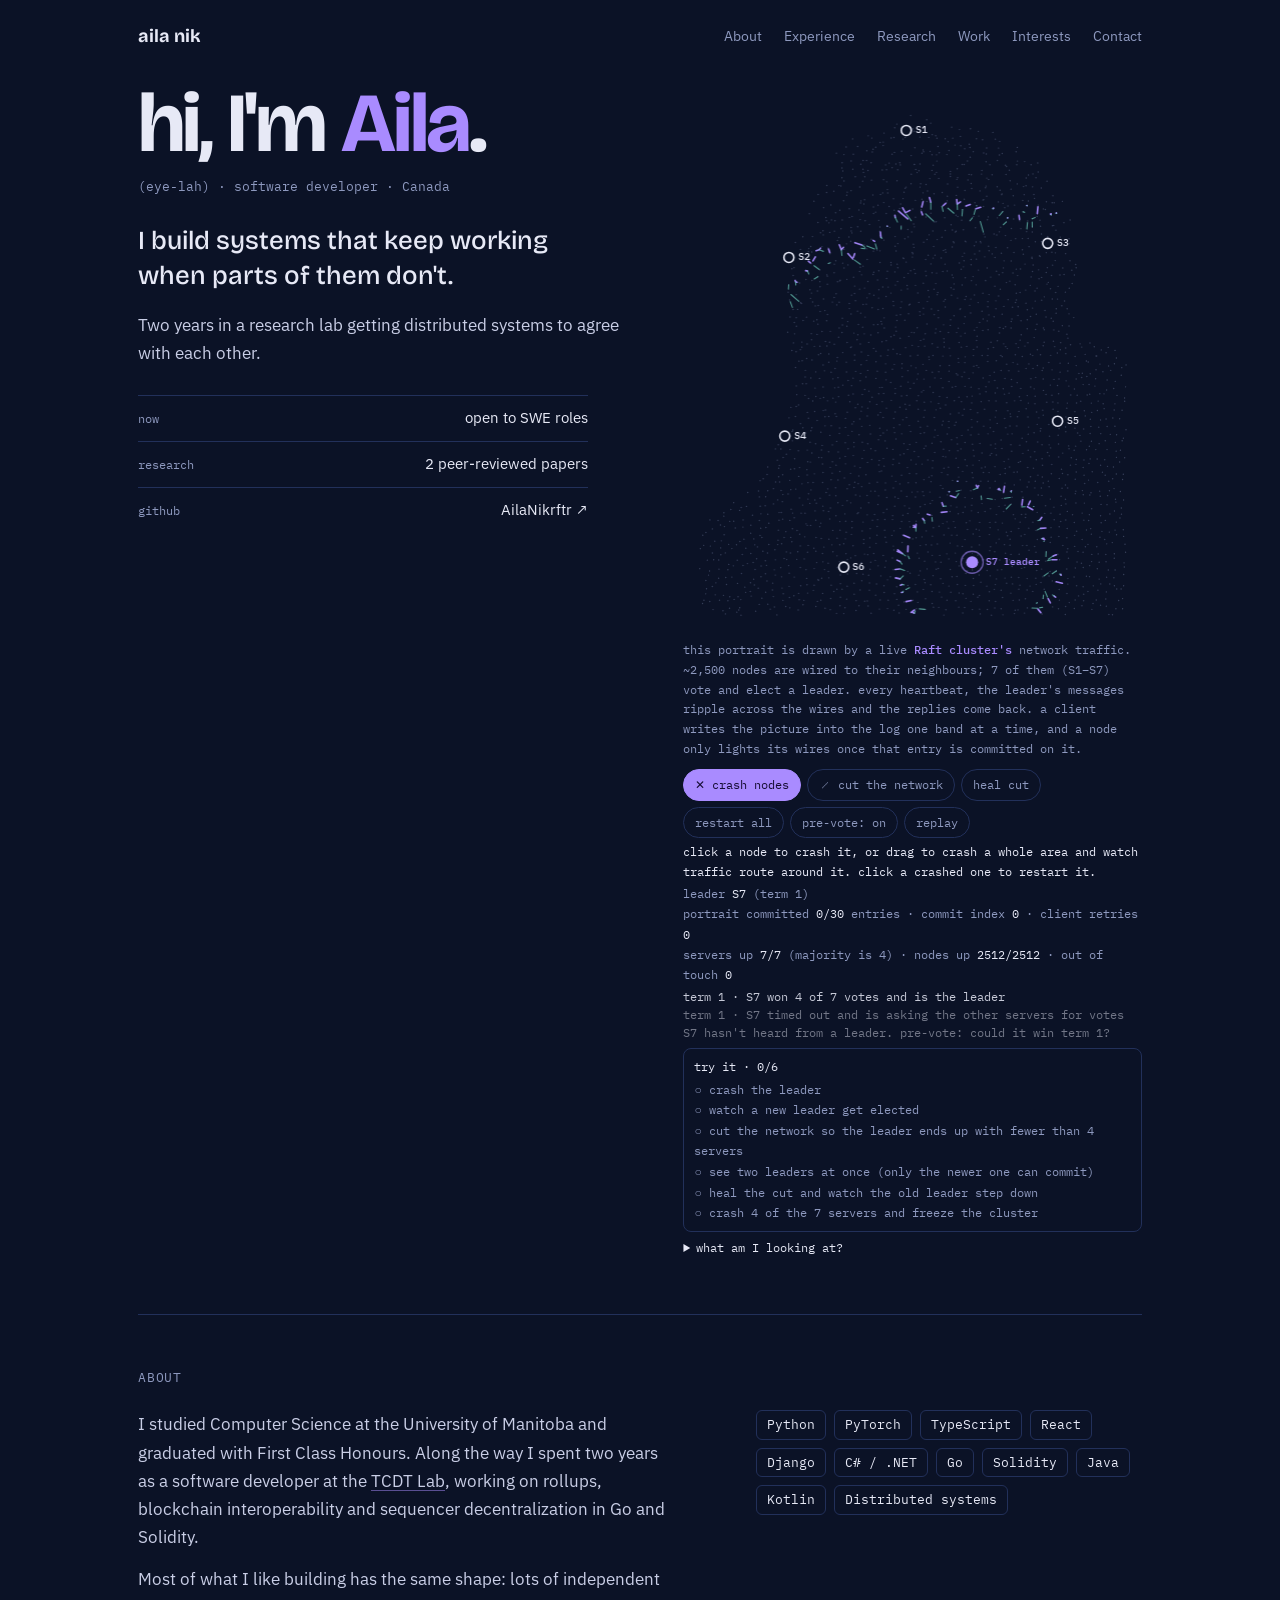
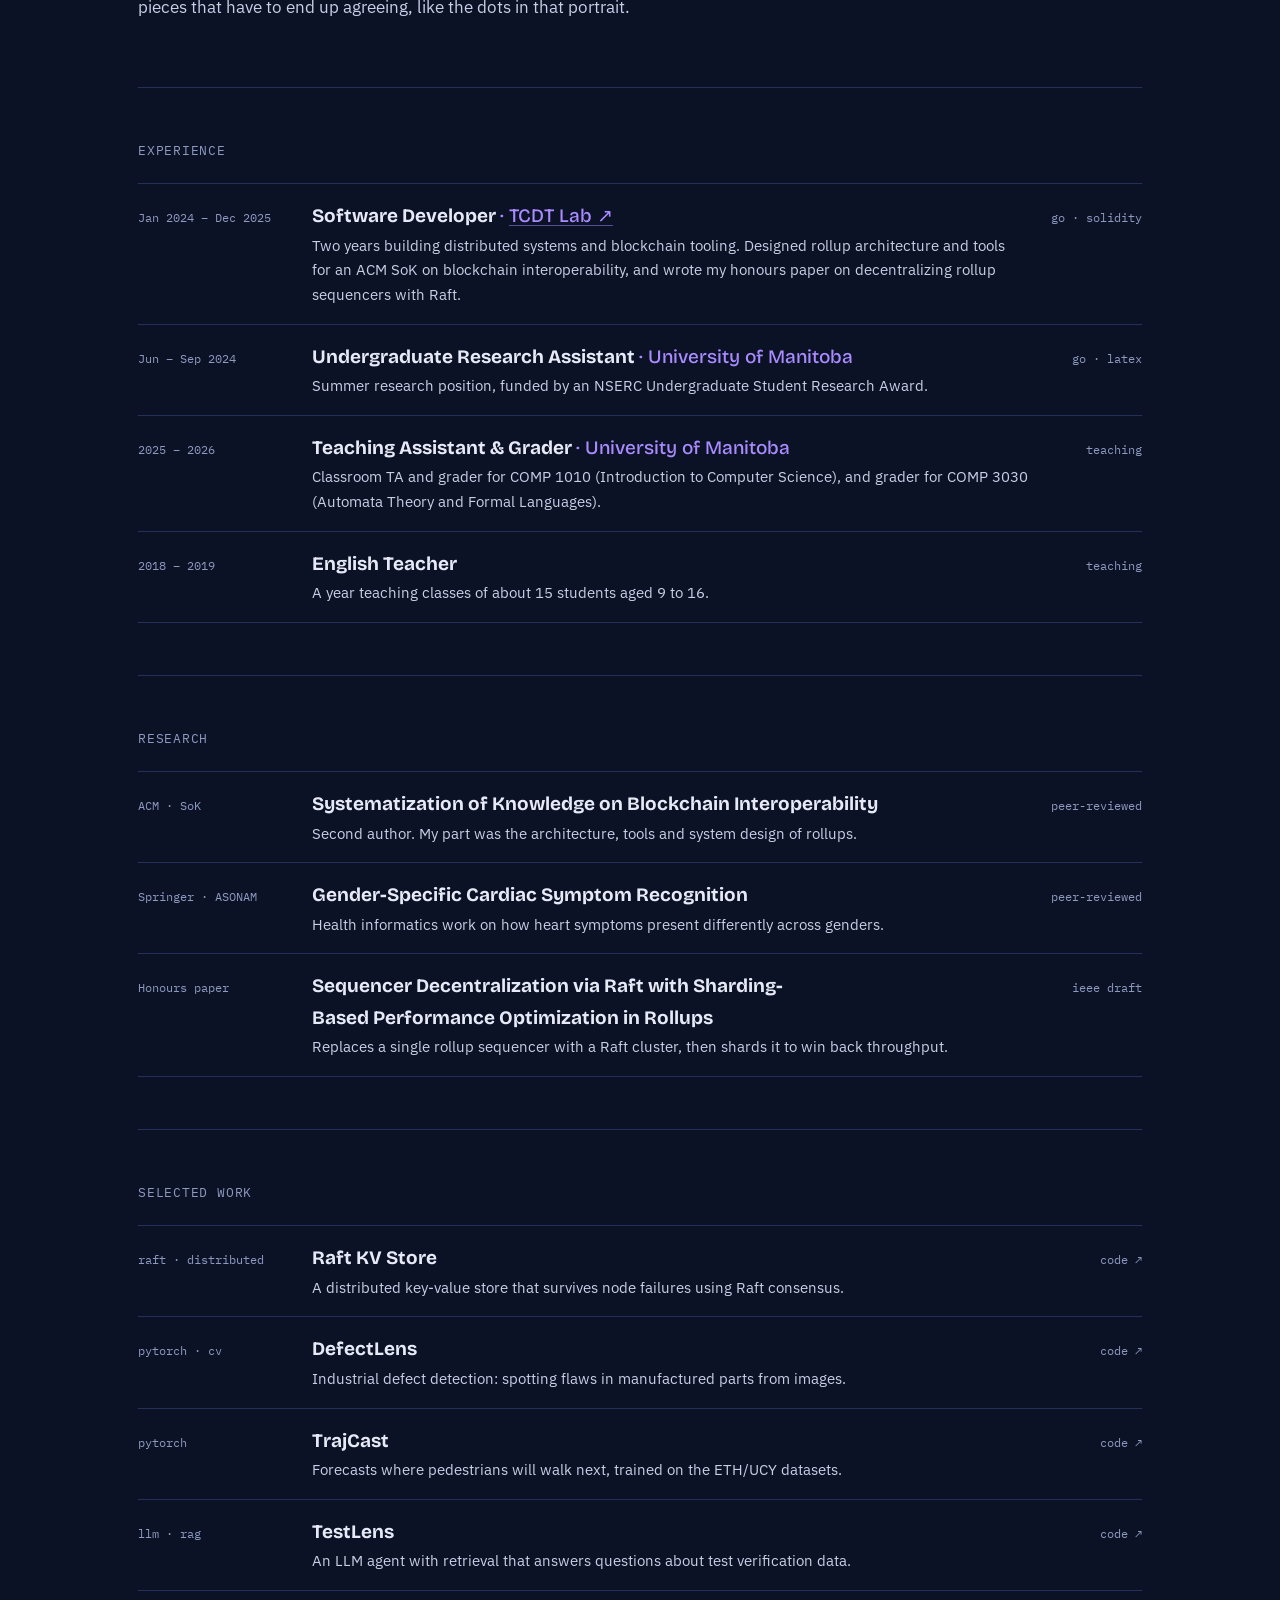
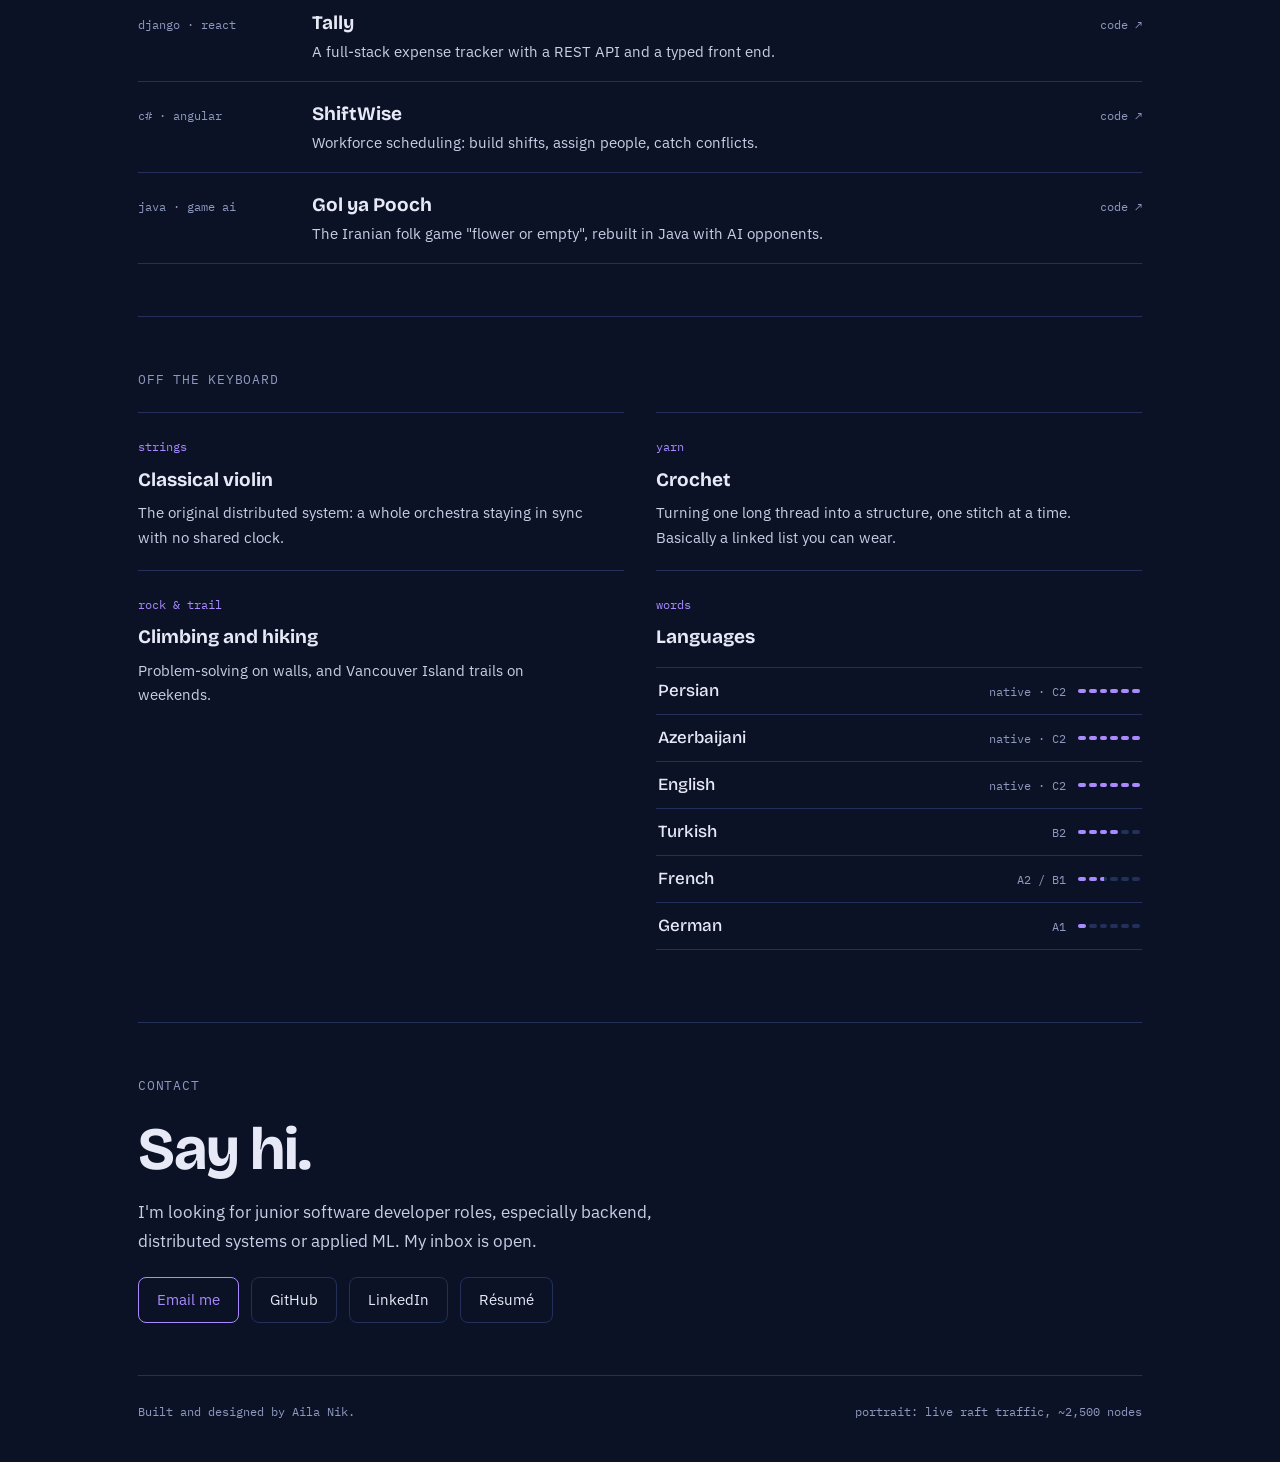
==== index.html @ 0e86853c "Show language names in English Co-Authored-By: Claude Opus 5.5 <noreply@anthropic.com> Claude-Sessio" ====
<!DOCTYPE html>
<html lang="en">
<head>
<meta charset="utf-8">
<meta name="viewport" content="width=device-width, initial-scale=1">
<title>Aila Nik · Software Developer</title>
<meta name="description" content="Aila Nik (Aila Nikraftar) is a software developer in Victoria, BC working on distributed systems, Raft consensus and applied ML. Two years at the TCDT Lab, two peer-reviewed papers.">
<meta name="author" content="Aila Nik">
<link rel="canonical" href="https://ailanikrftr.github.io/">
<meta property="og:type" content="profile">
<meta property="og:title" content="Aila Nik · Software Developer">
<meta property="og:description" content="Distributed systems, Raft consensus and applied ML. The portrait on this site is a live Raft cluster you can break.">
<meta property="og:url" content="https://ailanikrftr.github.io/">
<meta name="twitter:card" content="summary">
<script type="application/ld+json">
{"@context":"https://schema.org","@type":"Person","name":"Aila Nik","alternateName":"Aila Nikraftar","jobTitle":"Software Developer","url":"https://ailanikrftr.github.io/","address":{"@type":"PostalAddress","addressLocality":"Victoria","addressRegion":"BC","addressCountry":"CA"},"alumniOf":{"@type":"CollegeOrUniversity","name":"University of Manitoba"},"sameAs":["https://github.com/AilaNikrftr","https://www.linkedin.com/in/aila-nik-941a06223/"]}
</script>
<link rel="preconnect" href="https://fonts.googleapis.com">
<link rel="preconnect" href="https://fonts.gstatic.com" crossorigin>
<link href="https://fonts.googleapis.com/css2?family=Bricolage+Grotesque:opsz,wght@12..96,500;12..96,700&family=IBM+Plex+Sans:wght@400;500&family=IBM+Plex+Mono:wght@400;500&display=swap" rel="stylesheet">
<link rel="stylesheet" href="style.css">
</head>
<body>
<div class="wrap">
  <nav>
    <a class="brand" href="#">aila nik</a>
    <div class="links"><a href="#about">About</a><a href="#experience">Experience</a><a href="#research">Research</a><a href="#work">Work</a><a href="#interests">Interests</a><a href="#contact">Contact</a></div>
  </nav>

  <header class="hero">
    <div>
      <h1>hi, I'm <em>Aila</em>.</h1>
      <p class="say">(eye-lah) · software developer · Canada</p>
      <p class="lede">I build systems that keep working when parts of them don't.</p>
      <p class="intro">Two years in a research lab getting distributed systems to agree with each other.</p>
      <div class="facts">
        <div><span class="k">now</span><span class="v">open to SWE roles</span></div>
        <div><span class="k">research</span><span class="v">2 peer-reviewed papers</span></div>
        <a href="https://github.com/AilaNikrftr"><span class="k">github</span><span class="v">AilaNikrftr ↗</span></a>
      </div>
    </div>
    <div class="portrait">
      <canvas id="hero" aria-label="A portrait of me drawn with the network traffic of a live Raft cluster of about 2,500 nodes that you can crash and partition"></canvas>
      <div class="cap">
        <span>this portrait is drawn by a live <b>Raft cluster's</b> network traffic. ~2,500 nodes are wired to their neighbours; 7 of them (S1–S7) vote and elect a leader. every heartbeat, the leader's messages ripple across the wires and the replies come back. a client writes the picture into the log one band at a time, and a node only lights its wires once that entry is committed on it.</span>
        <div class="toolbar" role="group" aria-label="Break the cluster">
          <button type="button" class="tool" data-tool="crash" aria-pressed="true">✕ crash nodes</button>
          <button type="button" class="tool" data-tool="partition" aria-pressed="false">⟋ cut the network</button>
          <button type="button" class="act" id="heal">heal cut</button>
          <button type="button" class="act" id="revive">restart all</button>
          <button type="button" class="act" id="prevote" aria-pressed="true">pre-vote: on</button>
          <button type="button" class="act" id="replay">replay</button>
        </div>
        <span class="hint" id="hint"></span>
        <span class="live" id="stats">&nbsp;</span>
        <div class="events" id="events"></div>
        <div class="goals" id="goals"></div>
        <details class="legend"><summary>what am I looking at?</summary>
          <p><b class="c-l">purple</b> leader · <b class="c-c">pink</b> candidate · moving streaks are messages crossing the wires: <b class="c-l">AppendEntries</b> going out, <b class="c-t">replies</b> coming back, <b class="c-c">vote requests</b> between servers. wires glow brighter right after traffic crosses them. pink wires belong to nodes that are out of touch: their copy of the log is behind, so a read from them would be stale.</p>
          <p>Raft picks consistency over availability (the C in CAP): when you cut the network, only the side with at least 4 of the 7 servers can keep committing. the other side keeps holding elections it can never win, and its terms climb. with <b>pre-vote</b> off (plain Raft), healing the cut lets those inflated terms knock out the healthy leader, and the whole picture goes pink while a new one is elected. with pre-vote on (what etcd does), a server first asks whether it could win (<b class="c-o">orange</b> messages), the others refuse because they still hear a leader, and healing is seamless.</p>
        </details>
      </div>
    </div>
  </header>

  <section id="about">
    <h2>About</h2>
    <div class="about">
      <div>
        <p>I studied Computer Science at the University of Manitoba and graduated with First Class Honours. Along the way I spent two years as a software developer at the <a class="inl" href="https://tcdt.ca/">TCDT Lab</a>, working on rollups, blockchain interoperability and sequencer decentralization in Go and Solidity.</p>
        <p>Most of what I like building has the same shape: lots of independent pieces that have to end up agreeing, like the dots in that portrait.</p>
        
      </div>
      <ul class="stack">
        <li>Python</li><li>PyTorch</li><li>TypeScript</li><li>React</li><li>Django</li><li>C# / .NET</li><li>Go</li><li>Solidity</li><li>Java</li><li>Kotlin</li><li>Distributed systems</li>
      </ul>
    </div>
  </section>

  <section id="experience">
    <h2>Experience</h2>
    <div class="row"><span class="when">Jan 2024 – Dec 2025</span><div><h3>Software Developer <span>· <a class="inl" href="https://tcdt.ca/">TCDT Lab ↗</a></span></h3><p>Two years building distributed systems and blockchain tooling. Designed rollup architecture and tools for an ACM SoK on blockchain interoperability, and wrote my honours paper on decentralizing rollup sequencers with Raft.</p></div><span class="tg">go · solidity</span></div>
    <div class="row"><span class="when">Jun – Sep 2024</span><div><h3>Undergraduate Research Assistant <span>· University of Manitoba</span></h3><p>Summer research position, funded by an NSERC Undergraduate Student Research Award.</p></div><span class="tg">go · latex</span></div>
    <div class="row"><span class="when">2025 – 2026</span><div><h3>Teaching Assistant &amp; Grader <span>· University of Manitoba</span></h3><p>Classroom TA and grader for COMP 1010 (Introduction to Computer Science), and grader for COMP 3030 (Automata Theory and Formal Languages).</p></div><span class="tg">teaching</span></div>
    <div class="row"><span class="when">2018 – 2019</span><div><h3>English Teacher</h3><p>A year teaching classes of about 15 students aged 9 to 16.</p></div><span class="tg">teaching</span></div>
  </section>

  <section id="research">
    <h2>Research</h2>
    <div class="row"><span class="when">ACM · SoK</span><div><h3>Systematization of Knowledge on Blockchain Interoperability</h3><p>Second author. My part was the architecture, tools and system design of rollups.</p></div><span class="tg">peer-reviewed</span></div>
    <div class="row"><span class="when">Springer · ASONAM</span><div><h3>Gender-Specific Cardiac Symptom Recognition</h3><p>Health informatics work on how heart symptoms present differently across genders.</p></div><span class="tg">peer-reviewed</span></div>
    <div class="row"><span class="when">Honours paper</span><div><h3>Sequencer Decentralization via Raft with Sharding-Based Performance Optimization in Rollups</h3><p>Replaces a single rollup sequencer with a Raft cluster, then shards it to win back throughput.</p></div><span class="tg">ieee draft</span></div>
  </section>

  <section id="work">
    <h2>Selected work</h2>
    <div class="row"><span class="when">raft · distributed</span><div><h3>Raft KV Store</h3><p>A distributed key-value store that survives node failures using Raft consensus.</p></div><a class="tg" href="https://github.com/AilaNikrftr">code ↗</a></div>
    <div class="row"><span class="when">pytorch · cv</span><div><h3>DefectLens</h3><p>Industrial defect detection: spotting flaws in manufactured parts from images.</p></div><a class="tg" href="https://github.com/AilaNikrftr">code ↗</a></div>
    <div class="row"><span class="when">pytorch</span><div><h3>TrajCast</h3><p>Forecasts where pedestrians will walk next, trained on the ETH/UCY datasets.</p></div><a class="tg" href="https://github.com/AilaNikrftr">code ↗</a></div>
    <div class="row"><span class="when">llm · rag</span><div><h3>TestLens</h3><p>An LLM agent with retrieval that answers questions about test verification data.</p></div><a class="tg" href="https://github.com/AilaNikrftr">code ↗</a></div>
    <div class="row"><span class="when">django · react</span><div><h3>Tally</h3><p>A full-stack expense tracker with a REST API and a typed front end.</p></div><a class="tg" href="https://github.com/AilaNikrftr">code ↗</a></div>
    <div class="row"><span class="when">c# · angular</span><div><h3>ShiftWise</h3><p>Workforce scheduling: build shifts, assign people, catch conflicts.</p></div><a class="tg" href="https://github.com/AilaNikrftr">code ↗</a></div>
    <div class="row"><span class="when">java · game ai</span><div><h3>Gol ya Pooch</h3><p>The Iranian folk game "flower or empty", rebuilt in Java with AI opponents.</p></div><a class="tg" href="https://github.com/AilaNikrftr">code ↗</a></div>
  </section>

  <section id="interests">
    <h2>Off the keyboard</h2>
    <div class="interests">
      <div class="int"><span class="k">strings</span><h3>Classical violin</h3><p>The original distributed system: a whole orchestra staying in sync with no shared clock.</p></div>
      <div class="int"><span class="k">yarn</span><h3>Crochet</h3><p>Turning one long thread into a structure, one stitch at a time. Basically a linked list you can wear.</p></div>
      <div class="int"><span class="k">rock &amp; trail</span><h3>Climbing and hiking</h3><p>Problem-solving on walls, and Vancouver Island trails on weekends.</p></div>
      <div class="int langs"><span class="k">words</span><h3>Languages</h3>
        <ul class="langlist">
          <li><button type="button" class="lang" data-lang="fa" data-n="6" aria-expanded="false" aria-controls="langpop"><span class="ln">Persian</span><span class="lv">native · C2</span><span class="meter" aria-hidden="true"></span></button></li>
          <li><button type="button" class="lang" data-lang="az" data-n="6" aria-expanded="false" aria-controls="langpop"><span class="ln">Azerbaijani</span><span class="lv">native · C2</span><span class="meter" aria-hidden="true"></span></button></li>
          <li><button type="button" class="lang" data-lang="en" data-n="6" aria-expanded="false" aria-controls="langpop"><span class="ln">English</span><span class="lv">native · C2</span><span class="meter" aria-hidden="true"></span></button></li>
          <li><button type="button" class="lang" data-lang="tr" data-n="4" aria-expanded="false" aria-controls="langpop"><span class="ln">Turkish</span><span class="lv">B2</span><span class="meter" aria-hidden="true"></span></button></li>
          <li><button type="button" class="lang" data-lang="fr" data-n="2.5" aria-expanded="false" aria-controls="langpop"><span class="ln">French</span><span class="lv">A2 / B1</span><span class="meter" aria-hidden="true"></span></button></li>
          <li><button type="button" class="lang" data-lang="de" data-n="1" aria-expanded="false" aria-controls="langpop"><span class="ln">German</span><span class="lv">A1</span><span class="meter" aria-hidden="true"></span></button></li>
        </ul>
        <div class="langpop" id="langpop" role="dialog" aria-labelledby="langpop-t" hidden>
          <button type="button" class="lp-x" aria-label="Close">✕</button>
          <div class="lp-head"><span class="lp-t" id="langpop-t"></span><span class="lp-lv"></span></div>
          <p class="lp-fam"></p>
          <ul class="lp-facts"></ul>
        </div>
      </div>
    </div>
  </section>

  <section id="contact" class="contact">
    <h2>Contact</h2>
    <h3>Say hi.</h3>
    <p>I'm looking for junior software developer roles, especially backend, distributed systems or applied ML. My inbox is open.</p>
    <div class="btns">
      <a class="btn main" href="mailto:aila.nikraftar@gmail.com">Email me</a>
      <a class="btn" href="https://github.com/AilaNikrftr">GitHub</a>
      <a class="btn" href="https://www.linkedin.com/in/aila-nik-941a06223/">LinkedIn</a>
      <a class="btn" href="#">Résumé</a>
    </div>
  </section>

  <footer><span>Built and designed by Aila Nik.</span><span id="foot">portrait: live raft traffic, ~2,500 nodes</span></footer>
</div>

<script src="raft-portrait.js"></script>
<script src="languages.js"></script>
</body>
</html>
---- style.css ----
:root {
  /* layout idea: name and intro on the left, a portrait assembled live by a gossip protocol on the right; quiet list-style sections below */
  --bg: #0b1226;
  --surface: #111b36;
  --line: #22305a;
  --text: #e7e9f6;
  --muted: #8e99bf;
  --accent: #a98bff;
  --display: "Bricolage Grotesque", "Avenir Next", system-ui, sans-serif;
  --body: "IBM Plex Sans", system-ui, -apple-system, sans-serif;
  --mono: "IBM Plex Mono", ui-monospace, Menlo, monospace;
  color-scheme: dark;
}
* { box-sizing: border-box; }
html, body { margin: 0; }
html { scroll-behavior: smooth; }
body { background: var(--bg); color: var(--text); font-family: var(--body); font-size: 17px; line-height: 1.65; -webkit-font-smoothing: antialiased; }
a { color: inherit; }
:focus-visible { outline: 2px solid var(--accent); outline-offset: 3px; border-radius: 4px; }
.wrap { max-width: 1100px; margin: 0 auto; padding: 0 clamp(16px, 4vw, 48px); }

nav { display: flex; justify-content: space-between; align-items: center; gap: 16px; padding: 22px 0; }
.brand { font-family: var(--display); font-weight: 700; font-size: 18px; text-decoration: none; }
.links { display: flex; gap: 22px; font-size: 14px; color: var(--muted); }
.links a { text-decoration: none; }
.links a:hover { color: var(--text); }

/* hero */
.hero { display: grid; grid-template-columns: 1.05fr 1fr; gap: clamp(24px, 5vw, 64px); align-items: start; padding: 8px 0 56px; border-bottom: 1px solid var(--line); }
h1 { font-family: var(--display); font-weight: 700; font-size: clamp(48px, 7vw, 84px); line-height: 1; letter-spacing: -.03em; margin: 0 0 10px; }
h1 em { font-style: normal; color: var(--accent); }
.say { font-family: var(--mono); font-size: 13px; color: var(--muted); margin: 0 0 26px; }
.lede { font-family: var(--display); font-weight: 500; font-size: clamp(21px, 2.3vw, 26px); line-height: 1.35; margin: 0 0 18px; max-width: 22em; text-wrap: balance; }
.intro { color: #c9cee6; max-width: 32em; margin: 0 0 28px; }
.facts { display: grid; max-width: 30em; font-size: 15px; }
.facts a, .facts div { display: flex; justify-content: space-between; gap: 12px; padding: 10px 0; border-top: 1px solid var(--line); text-decoration: none; }
.facts a:hover .v { color: var(--accent); }
.facts .k { color: var(--muted); font-family: var(--mono); font-size: 12px; padding-top: 3px; }

.portrait { position: relative; }
#hero { width: 100%; aspect-ratio: 1 / 1.2; display: block; cursor: pointer; touch-action: manipulation; }
.cap { margin-top: 8px; font-family: var(--mono); font-size: 12px; color: var(--muted); display: grid; gap: 2px; }
.cap .live span { color: var(--text); font-variant-numeric: tabular-nums; }
.cap b { color: var(--accent); font-weight: 500; }

.toolbar { display: flex; flex-wrap: wrap; gap: 6px; margin: 8px 0 2px; }
.toolbar button { font: inherit; font-size: 12px; color: var(--muted); background: transparent; border: 1px solid var(--line); border-radius: 999px; padding: 5px 11px; cursor: pointer; }
.toolbar button:hover { color: var(--text); border-color: var(--muted); }
.toolbar .tool[aria-pressed="true"] { color: #150d33; background: var(--accent); border-color: var(--accent); }
.cap .hint { color: var(--text); }
.cap .live { line-height: 1.7; }
.cap .bad { color: #ff6b8a; }
.events { color: var(--text); opacity: .85; min-height: 3.6em; line-height: 1.5; }
.events div:not(:first-child) { opacity: .55; }
.goals { display: grid; gap: 1px; margin-top: 4px; padding: 8px 10px; border: 1px solid var(--line); border-radius: 8px; }
.goals .gh { color: var(--text); margin-bottom: 2px; }
.goals .ok { color: var(--accent); }
.legend summary { cursor: pointer; color: var(--text); margin-top: 4px; }
.legend p { margin: 6px 0 0; line-height: 1.6; }
.c-l { color: #a98bff; font-weight: 500; } .c-c { color: #ff6b8a; font-weight: 500; } .c-t { color: #6fd3c1; font-weight: 500; } .c-o { color: #ffc478; font-weight: 500; }
.replay { font: inherit; color: var(--muted); background: none; border: 0; padding: 0; text-decoration: underline; text-underline-offset: 3px; cursor: pointer; }
.replay:hover { color: var(--text); }

/* sections */
section { padding: 52px 0; border-bottom: 1px solid var(--line); scroll-margin-top: 16px; }
h2 { font-family: var(--mono); font-weight: 400; font-size: 13px; color: var(--muted); letter-spacing: .06em; text-transform: uppercase; margin: 0 0 22px; }
.about { display: grid; grid-template-columns: 1.4fr 1fr; gap: clamp(24px, 6vw, 80px); }
.about p { margin: 0 0 14px; color: #c9cee6; max-width: 36em; }
.stack { list-style: none; margin: 0; padding: 0; display: flex; flex-wrap: wrap; gap: 8px; align-content: start; }
.stack li { font-family: var(--mono); font-size: 13px; padding: 3px 10px; border: 1px solid var(--line); border-radius: 6px; }
.off { font-size: 15px; color: var(--muted); margin-top: 18px; }

.row { display: grid; grid-template-columns: 150px 1fr auto; gap: 24px; padding: 16px 0; border-top: 1px solid var(--line); align-items: baseline; }
.row:last-child { border-bottom: 1px solid var(--line); }
.row .when { font-family: var(--mono); font-size: 12px; color: var(--muted); }
.row h3 { font-family: var(--display); font-weight: 700; font-size: 19px; margin: 0 0 2px; text-wrap: balance; }
.row h3 span { color: var(--accent); font-weight: 500; }
.row p { margin: 0; color: #c9cee6; font-size: 15px; }
.row .tg { font-family: var(--mono); font-size: 12px; color: var(--muted); white-space: nowrap; text-align: right; }
.row a.tg { text-decoration: none; }
.row a.tg:hover { color: var(--accent); }

.contact h3 { font-family: var(--display); font-weight: 700; font-size: clamp(36px, 6vw, 60px); line-height: 1.05; margin: 0 0 14px; letter-spacing: -.02em; }
.contact p { color: #c9cee6; max-width: 34em; }
.btns { display: flex; gap: 12px; flex-wrap: wrap; margin-top: 22px; }
.btn { padding: 10px 18px; border-radius: 8px; font-size: 15px; text-decoration: none; border: 1px solid var(--line); }
.btn.main { border-color: var(--accent); color: var(--accent); }
.btn:hover { border-color: var(--accent); }
.mail { font-family: var(--mono); font-size: 13px; color: var(--muted); margin-top: 12px; }
footer { padding: 26px 0 40px; display: flex; justify-content: space-between; gap: 12px; flex-wrap: wrap; font-family: var(--mono); font-size: 12px; color: var(--muted); }

@media (max-width: 820px) {
  .links { display: none; }
  .hero { grid-template-columns: 1fr; }
  .portrait { order: -1; max-width: 420px; }
  .about { grid-template-columns: 1fr; }
  .row { grid-template-columns: 1fr; gap: 2px; }
  .row .tg { text-align: left; }
}
@media (prefers-reduced-motion: reduce) { html { scroll-behavior: auto; } }

.interests { display: grid; grid-template-columns: repeat(2, 1fr); gap: 0 32px; }
.int { padding: 18px 0 20px; border-top: 1px solid var(--line); }
.int .k { font-family: var(--mono); font-size: 12px; color: var(--accent); }
.int h3 { font-family: var(--display); font-weight: 700; font-size: 19px; margin: 4px 0 6px; }
.int p { margin: 0; color: #c9cee6; font-size: 15px; max-width: 30em; }
@media (max-width: 820px) { .interests { grid-template-columns: 1fr; } }

/* languages */
.langs { position: relative; }
.langlist { list-style: none; margin: 14px 0 0; padding: 0; max-width: 30em; }
.lang { width: 100%; display: grid; grid-template-columns: 1fr auto 62px; align-items: baseline; gap: 12px; font: inherit; color: var(--text); text-align: left; background: none; border: 0; border-top: 1px solid var(--line); padding: 9px 2px; cursor: pointer; }
.langlist li:last-child .lang { border-bottom: 1px solid var(--line); }
.lang .ln { font-family: var(--display); font-weight: 500; font-size: 17px; }
.lang .lv { font-family: var(--mono); font-size: 12px; color: var(--muted); }
.lang:hover .ln, .lang[aria-expanded="true"] .ln { color: var(--accent); }
.lang:hover .lv, .lang[aria-expanded="true"] .lv { color: var(--text); }
.meter { display: flex; gap: 3px; align-self: center; }
.meter i { flex: 1; height: 4px; border-radius: 2px; background: var(--line); }
.meter i.on { background: var(--accent); }
.meter i.half { background: linear-gradient(90deg, var(--accent) 50%, var(--line) 50%); }

.langpop { position: relative; margin: 2px 0 12px; background: var(--surface); border: 1px solid var(--line); border-radius: 10px; padding: 16px 18px 14px; box-shadow: 0 18px 40px rgba(3, 6, 18, .55); animation: lp-in .16s ease-out; }
.langpop[hidden] { display: none; }
@keyframes lp-in { from { opacity: 0; transform: translateY(-4px); } }
.lp-x { position: absolute; top: 8px; right: 8px; font: inherit; font-size: 13px; color: var(--muted); background: none; border: 0; padding: 4px 8px; cursor: pointer; border-radius: 6px; }
.lp-x:hover { color: var(--text); }
.lp-head { display: flex; align-items: baseline; gap: 10px; padding-right: 28px; }
.lp-t { font-family: var(--display); font-weight: 700; font-size: 19px; }
.lp-lv { font-family: var(--mono); font-size: 12px; color: var(--accent); }
.lp-fam { font-family: var(--mono); font-size: 12px; color: var(--muted); margin: 2px 0 10px; }
.lp-facts { margin: 0; padding: 0 0 0 1.1em; font-size: 14px; line-height: 1.55; color: #c9cee6; }
.lp-facts li { margin: 0 0 6px; }
.lp-facts li::marker { color: var(--accent); }
.lp-facts i { font-style: italic; color: var(--text); }
@media (prefers-reduced-motion: reduce) { .langpop { animation: none; } }

a.inl { color: inherit; text-decoration: underline; text-decoration-color: rgba(169,139,255,.5); text-underline-offset: 3px; }
a.inl:hover { color: var(--accent); text-decoration-color: var(--accent); }
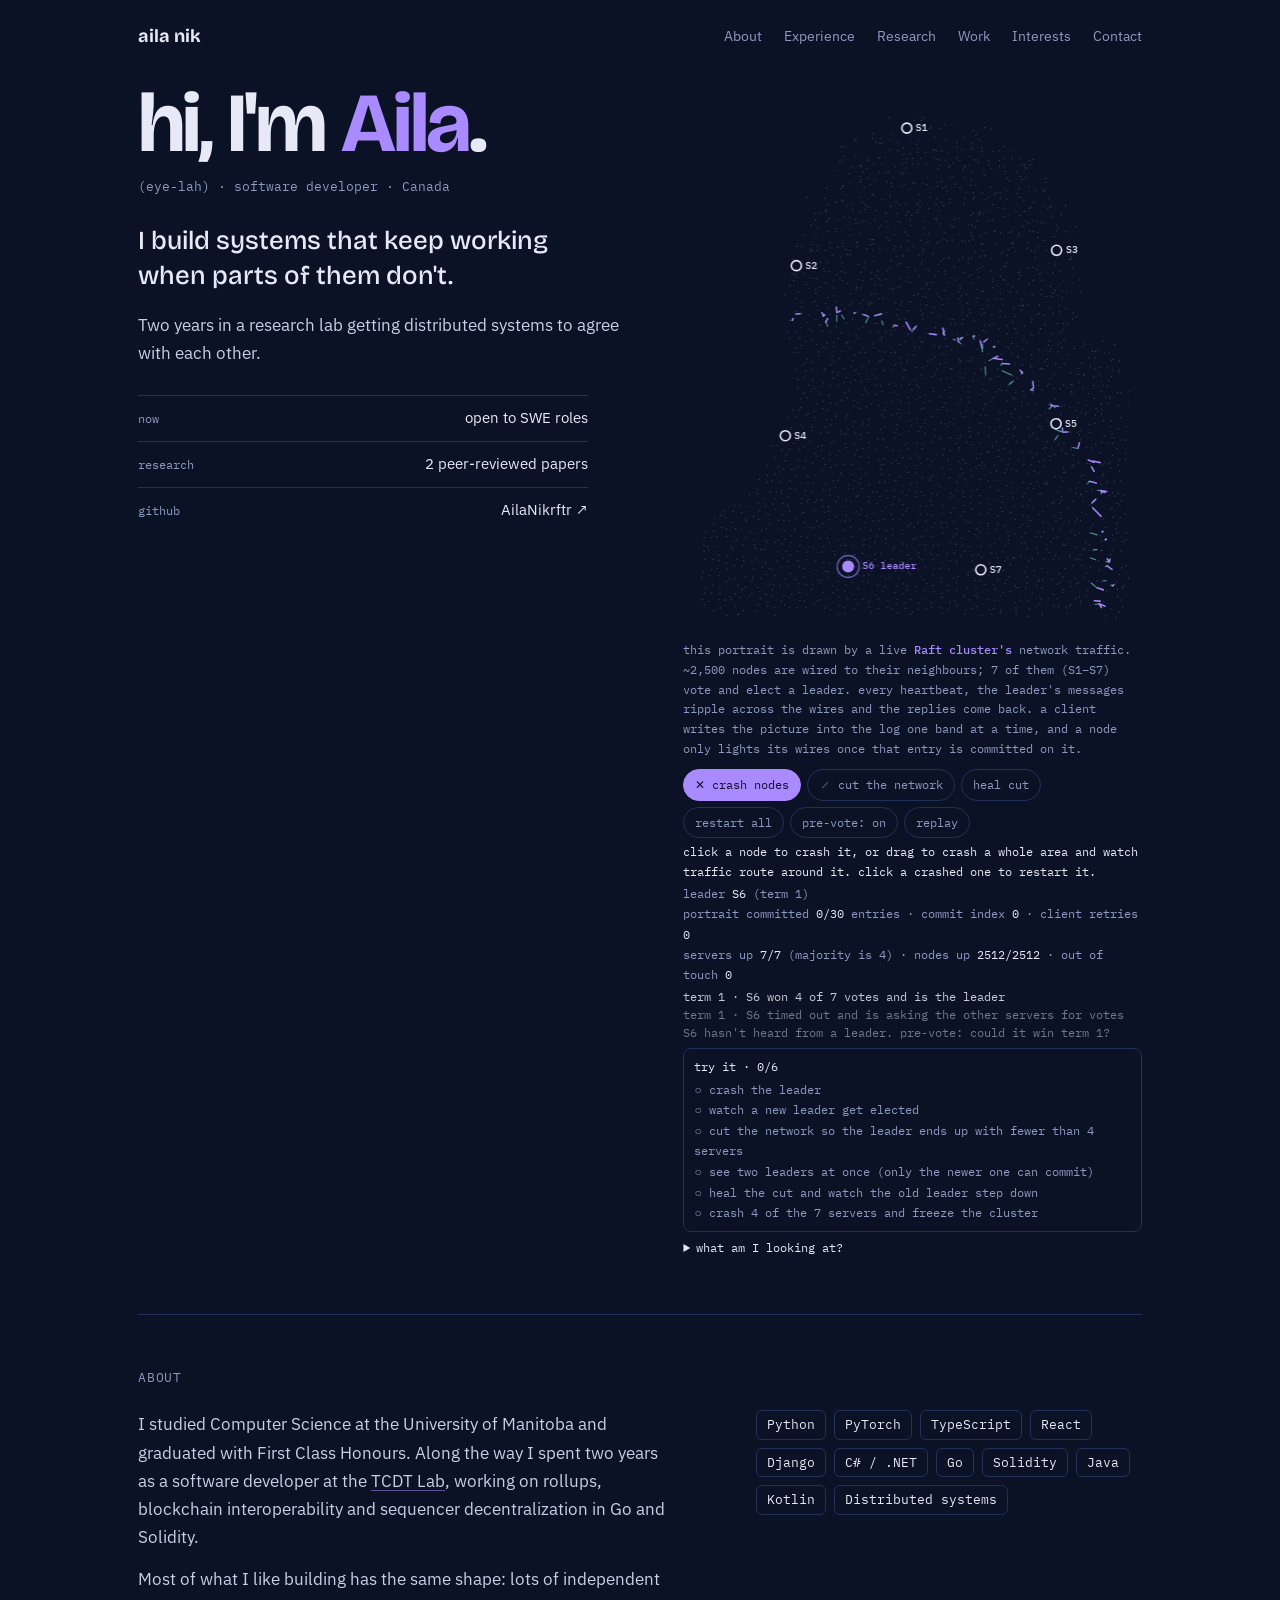
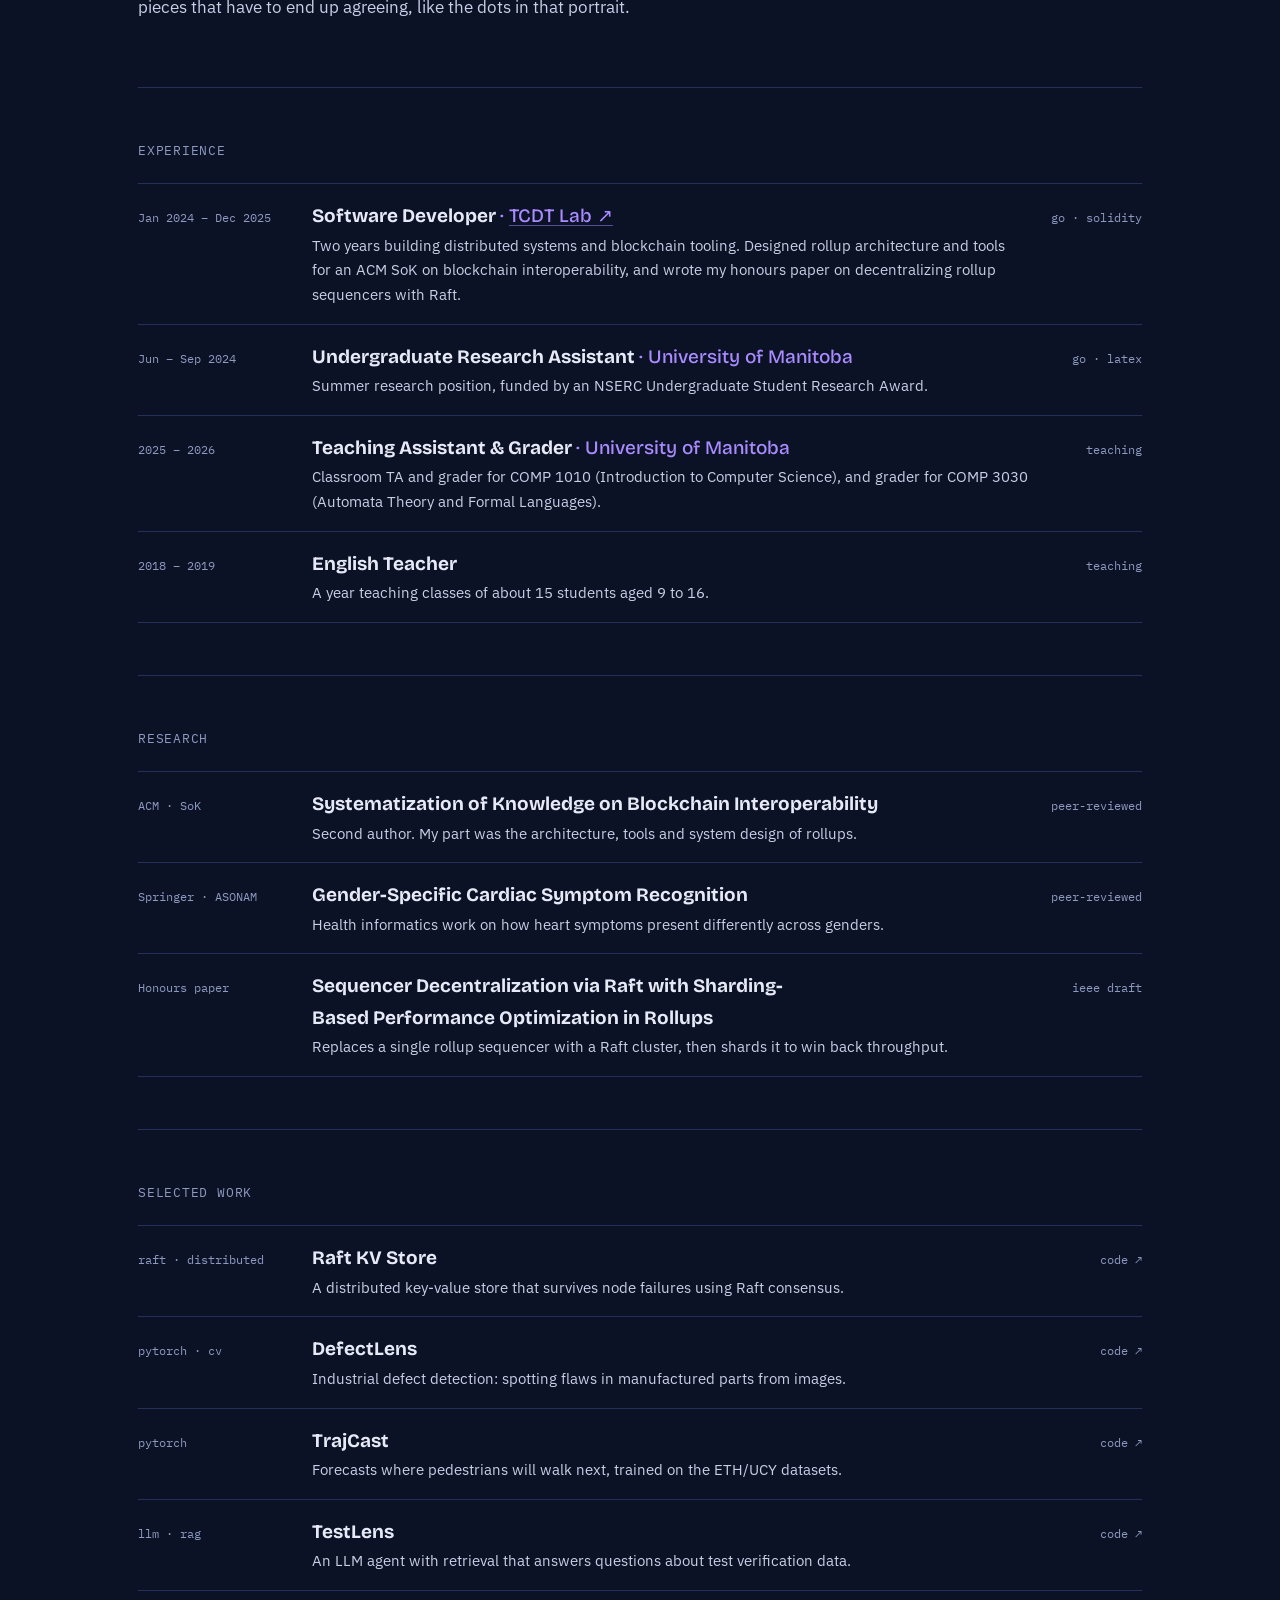
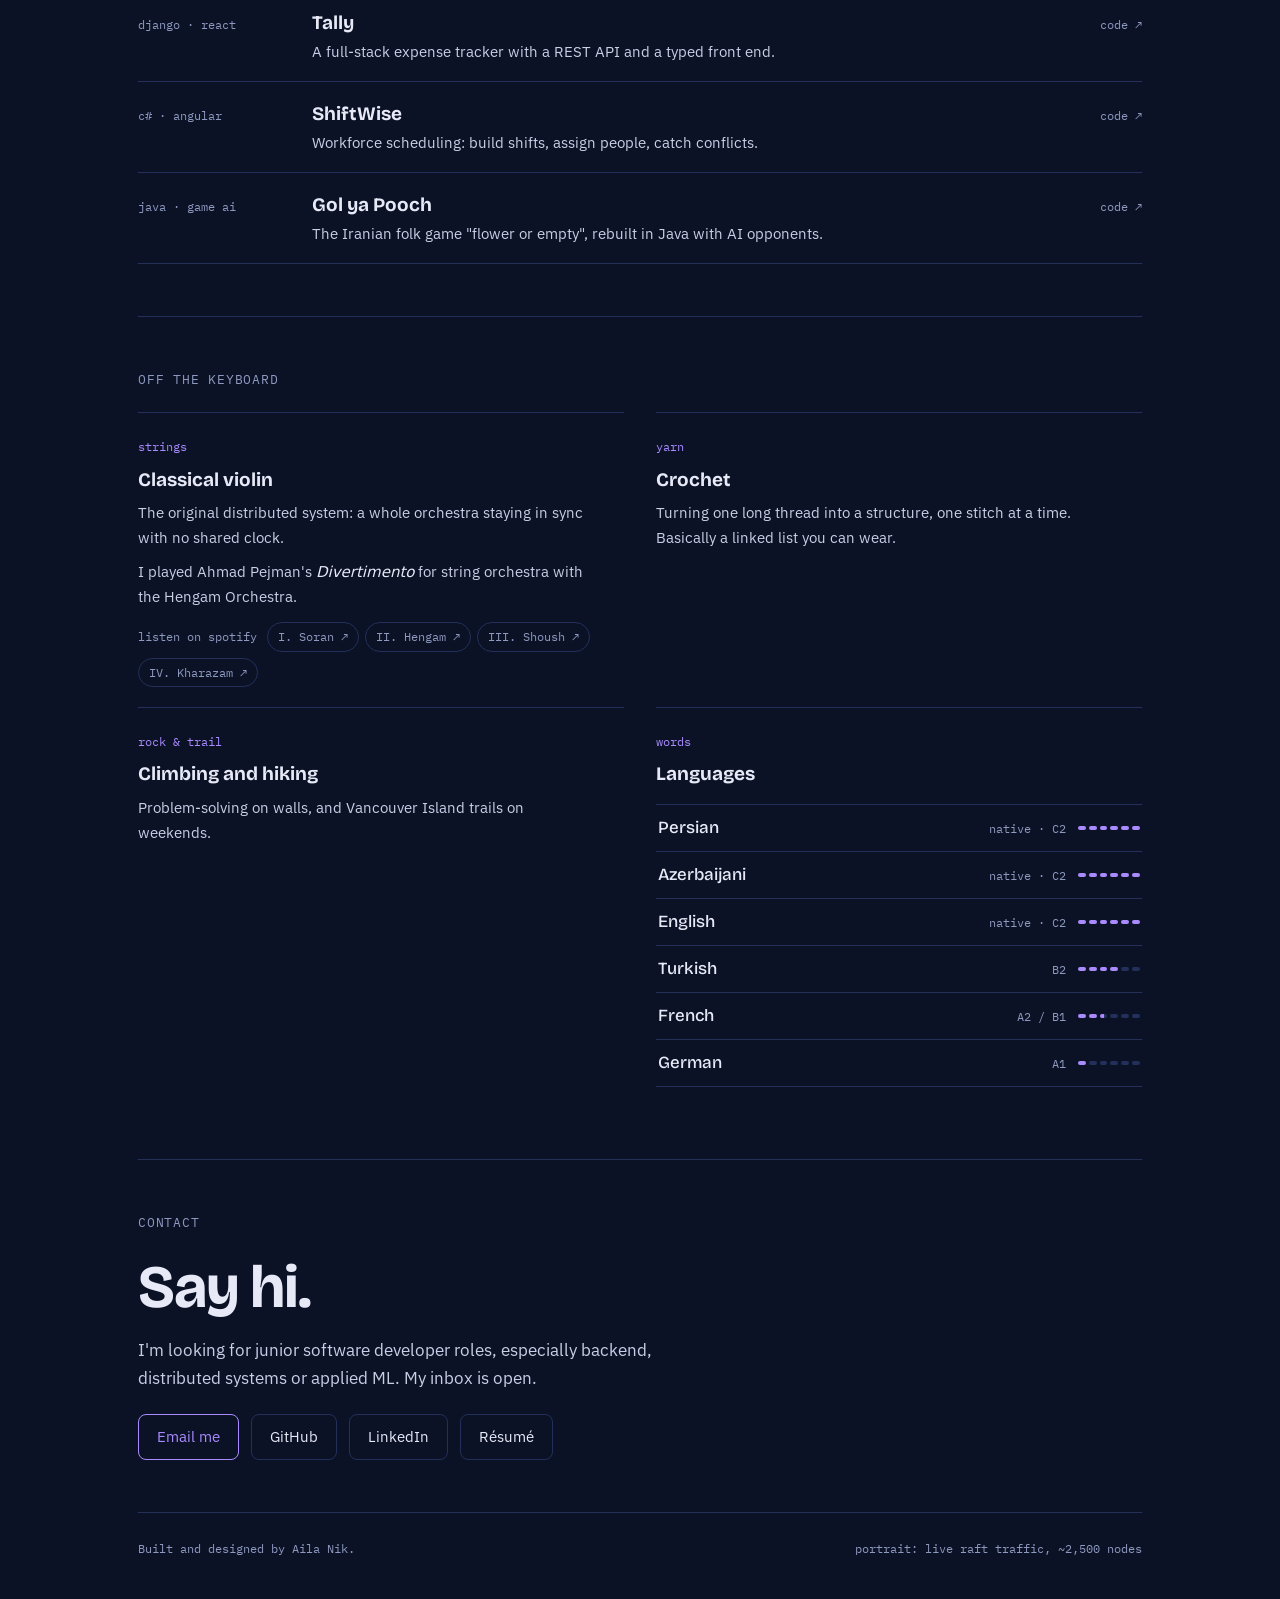
==== commit 49dfd3d0: "Add Pejman Divertimento and Spotify links to violin card Co-Authored-By: Claude Opus 5.5 <noreply@an" ====
--- a/index.html
+++ b/index.html
@@ -106,7 +106,14 @@
   <section id="interests">
     <h2>Off the keyboard</h2>
     <div class="interests">
-      <div class="int"><span class="k">strings</span><h3>Classical violin</h3><p>The original distributed system: a whole orchestra staying in sync with no shared clock.</p></div>
+      <div class="int"><span class="k">strings</span><h3>Classical violin</h3><p>The original distributed system: a whole orchestra staying in sync with no shared clock.</p>
+        <p class="played">I played Ahmad Pejman's <i>Divertimento</i> for string orchestra with the Hengam Orchestra.</p>
+        <div class="listen" aria-label="Listen to the four movements on Spotify"><span>listen on spotify</span>
+          <a href="https://open.spotify.com/track/7C5oQ67YButShwF5Bdezek" target="_blank" rel="noopener">I. Soran ↗</a>
+          <a href="https://open.spotify.com/album/4WiHVapQR7fo2YttLCJeHA" target="_blank" rel="noopener">II. Hengam ↗</a>
+          <a href="https://open.spotify.com/album/4WiHVapQR7fo2YttLCJeHA" target="_blank" rel="noopener">III. Shoush ↗</a>
+          <a href="https://open.spotify.com/track/5EA5OMBaYbhyXXLWXfW7SM" target="_blank" rel="noopener">IV. Kharazam ↗</a>
+        </div></div>
       <div class="int"><span class="k">yarn</span><h3>Crochet</h3><p>Turning one long thread into a structure, one stitch at a time. Basically a linked list you can wear.</p></div>
       <div class="int"><span class="k">rock &amp; trail</span><h3>Climbing and hiking</h3><p>Problem-solving on walls, and Vancouver Island trails on weekends.</p></div>
       <div class="int langs"><span class="k">words</span><h3>Languages</h3>
--- a/style.css
+++ b/style.css
@@ -106,6 +106,14 @@
 .int p { margin: 0; color: #c9cee6; font-size: 15px; max-width: 30em; }
 @media (max-width: 820px) { .interests { grid-template-columns: 1fr; } }
 
+/* violin */
+.int p.played { margin-top: 10px; }
+.int p.played i { color: var(--text); }
+.listen { display: flex; flex-wrap: wrap; align-items: center; gap: 6px; margin-top: 12px; font-family: var(--mono); font-size: 12px; }
+.listen span { color: var(--muted); margin-right: 4px; }
+.listen a { color: var(--muted); text-decoration: none; border: 1px solid var(--line); border-radius: 999px; padding: 4px 10px; }
+.listen a:hover { color: var(--text); border-color: var(--accent); }
+
 /* languages */
 .langs { position: relative; }
 .langlist { list-style: none; margin: 14px 0 0; padding: 0; max-width: 30em; }
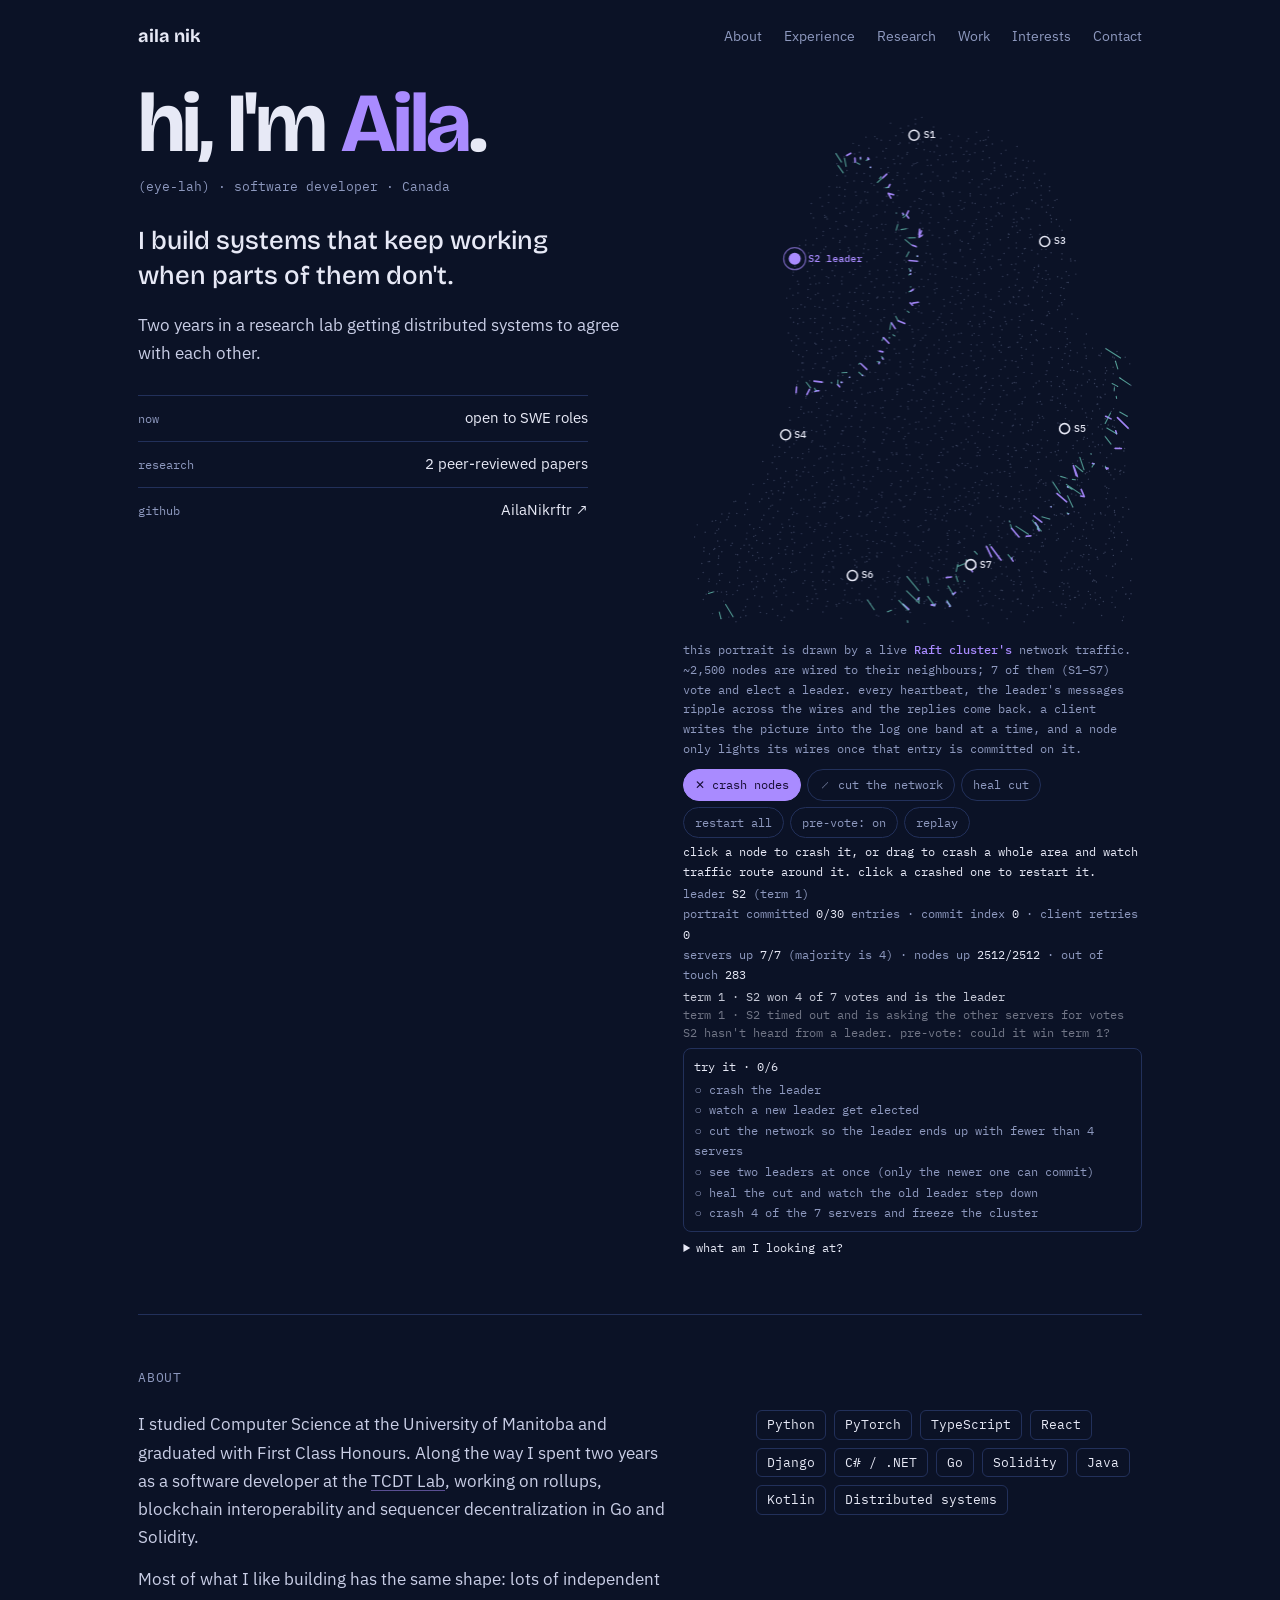
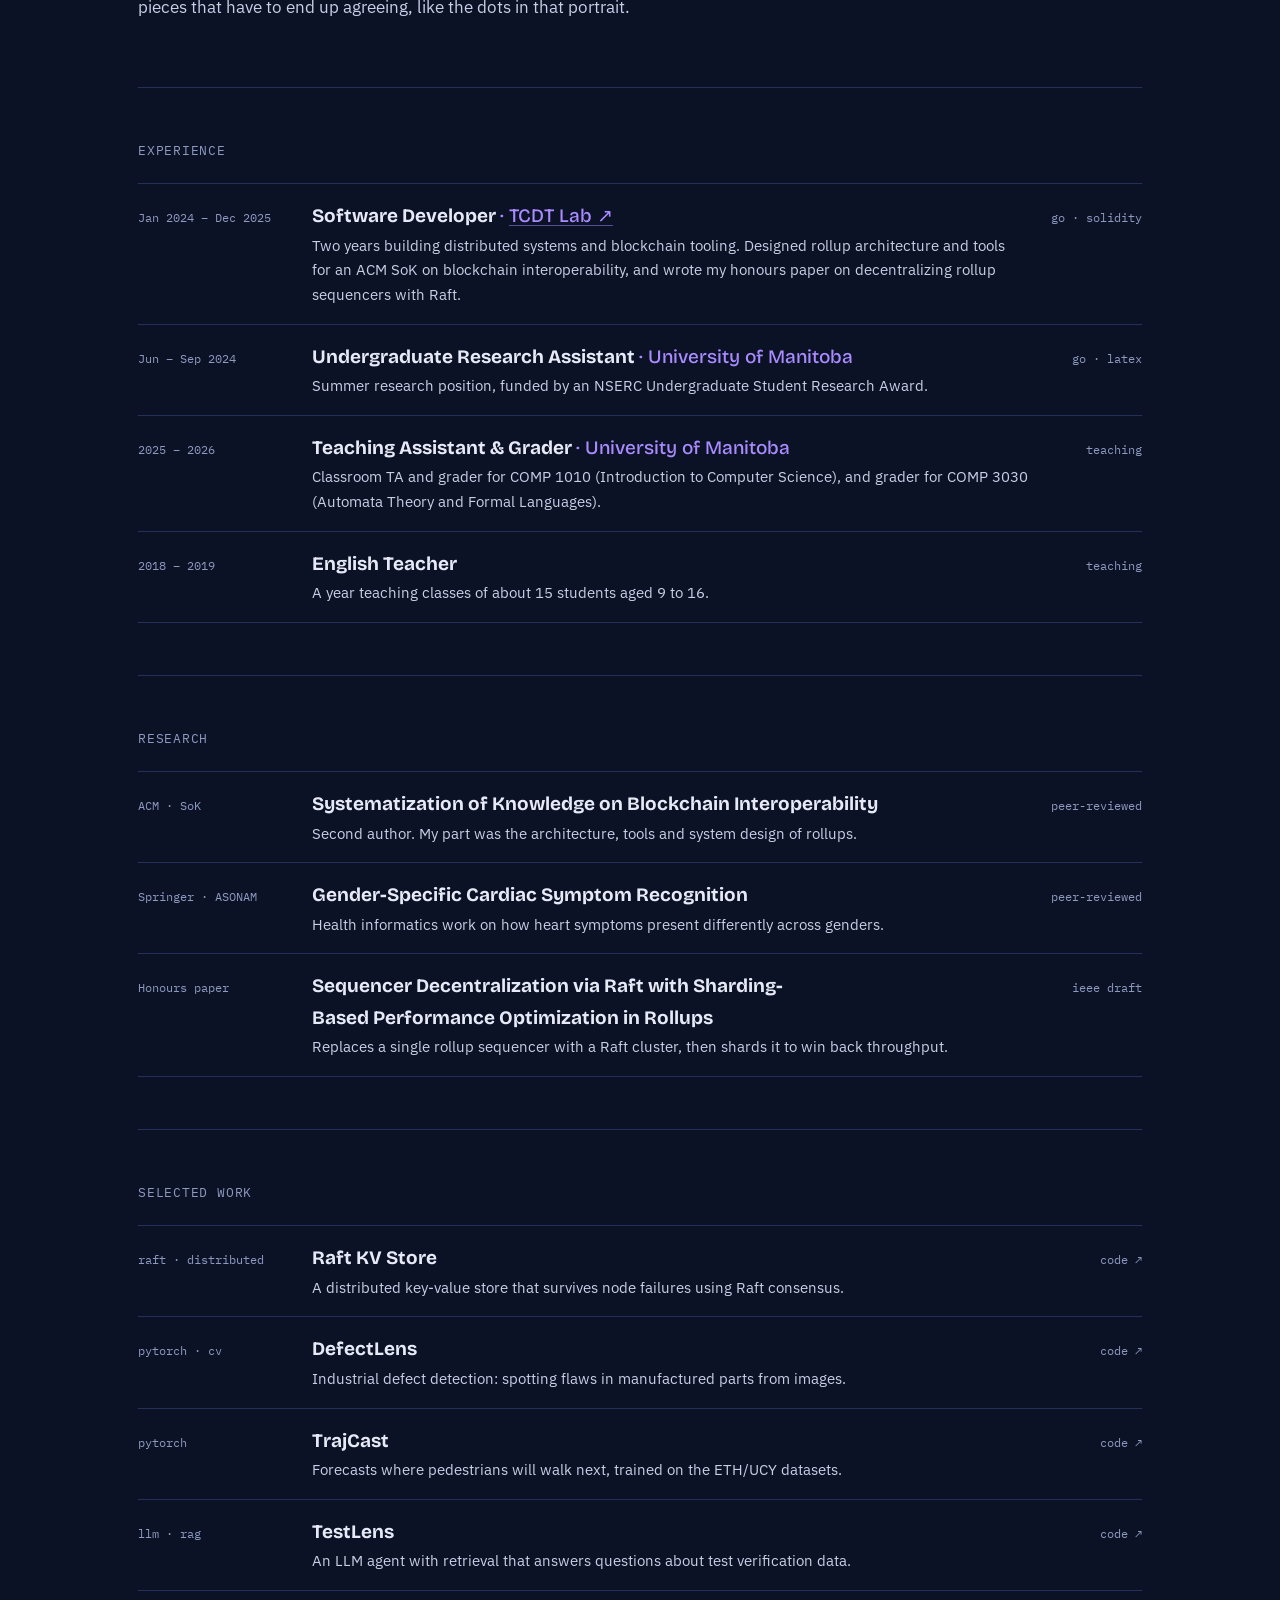
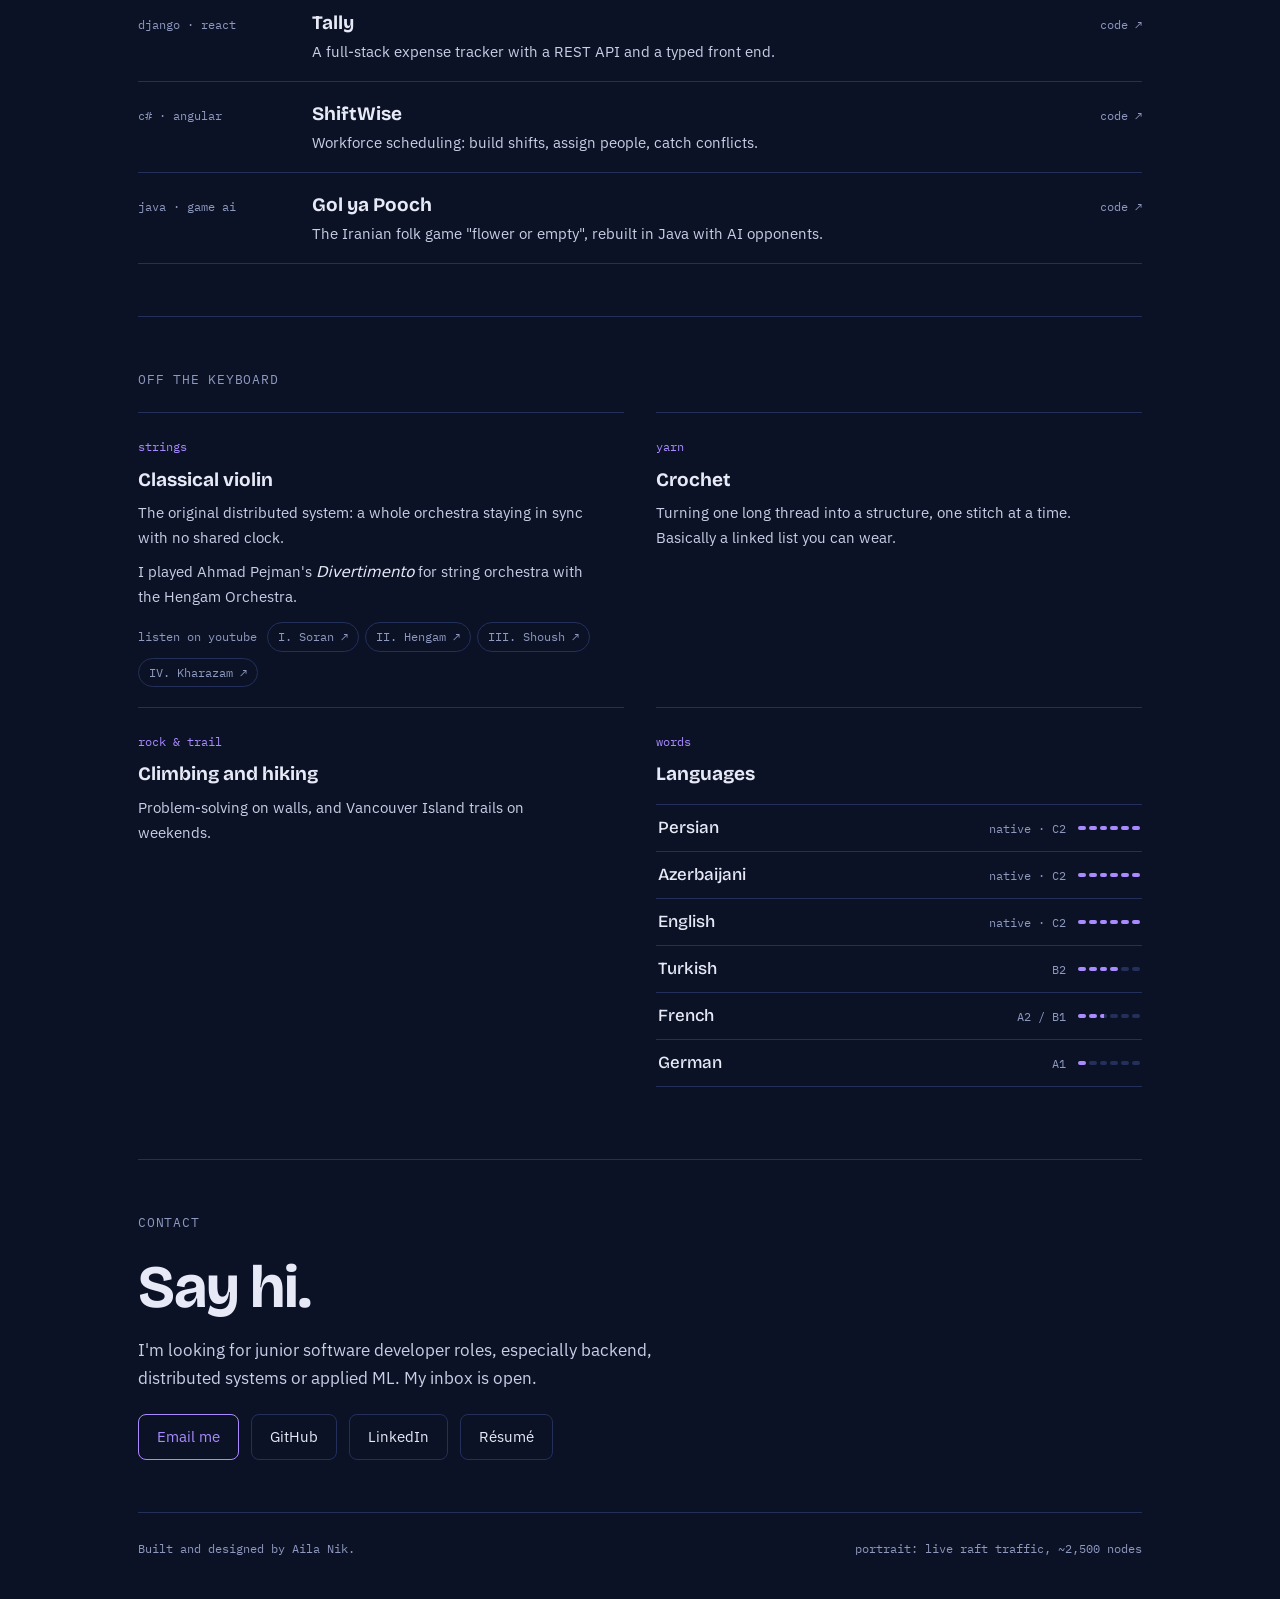
==== commit 8057caf1: "Link Divertimento movements to YouTube timestamps Co-Authored-By: Claude Opus 5.5 <noreply@anthropic" ====
--- a/index.html
+++ b/index.html
@@ -108,11 +108,11 @@
     <div class="interests">
       <div class="int"><span class="k">strings</span><h3>Classical violin</h3><p>The original distributed system: a whole orchestra staying in sync with no shared clock.</p>
         <p class="played">I played Ahmad Pejman's <i>Divertimento</i> for string orchestra with the Hengam Orchestra.</p>
-        <div class="listen" aria-label="Listen to the four movements on Spotify"><span>listen on spotify</span>
-          <a href="https://open.spotify.com/track/7C5oQ67YButShwF5Bdezek" target="_blank" rel="noopener">I. Soran ↗</a>
-          <a href="https://open.spotify.com/album/4WiHVapQR7fo2YttLCJeHA" target="_blank" rel="noopener">II. Hengam ↗</a>
-          <a href="https://open.spotify.com/album/4WiHVapQR7fo2YttLCJeHA" target="_blank" rel="noopener">III. Shoush ↗</a>
-          <a href="https://open.spotify.com/track/5EA5OMBaYbhyXXLWXfW7SM" target="_blank" rel="noopener">IV. Kharazam ↗</a>
+        <div class="listen" aria-label="Listen to the four movements on YouTube"><span>listen on youtube</span>
+          <a href="https://www.youtube.com/watch?v=p93Wjm2w0Ys" target="_blank" rel="noopener">I. Soran ↗</a>
+          <a href="https://www.youtube.com/watch?v=p93Wjm2w0Ys&amp;t=483s" target="_blank" rel="noopener">II. Hengam ↗</a>
+          <a href="https://www.youtube.com/watch?v=p93Wjm2w0Ys&amp;t=809s" target="_blank" rel="noopener">III. Shoush ↗</a>
+          <a href="https://www.youtube.com/watch?v=p93Wjm2w0Ys&amp;t=1229s" target="_blank" rel="noopener">IV. Kharazam ↗</a>
         </div></div>
       <div class="int"><span class="k">yarn</span><h3>Crochet</h3><p>Turning one long thread into a structure, one stitch at a time. Basically a linked list you can wear.</p></div>
       <div class="int"><span class="k">rock &amp; trail</span><h3>Climbing and hiking</h3><p>Problem-solving on walls, and Vancouver Island trails on weekends.</p></div>
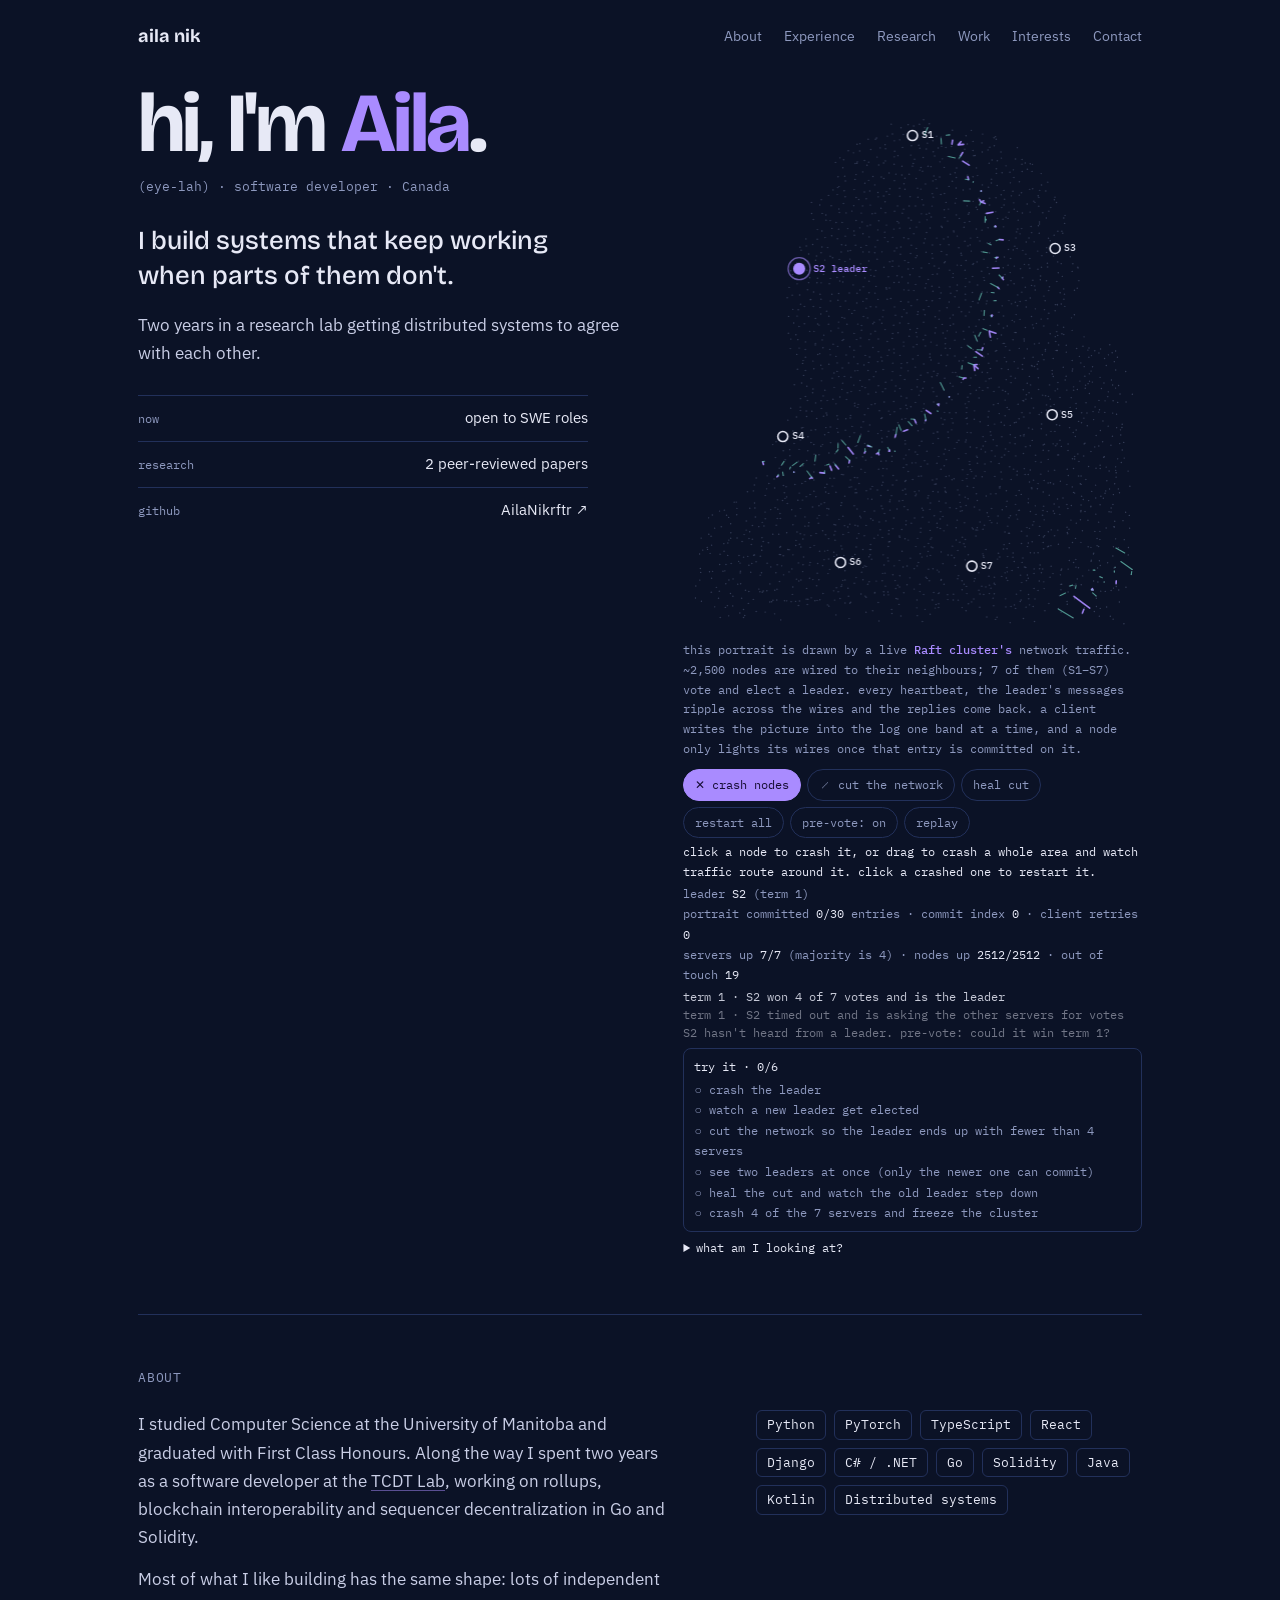
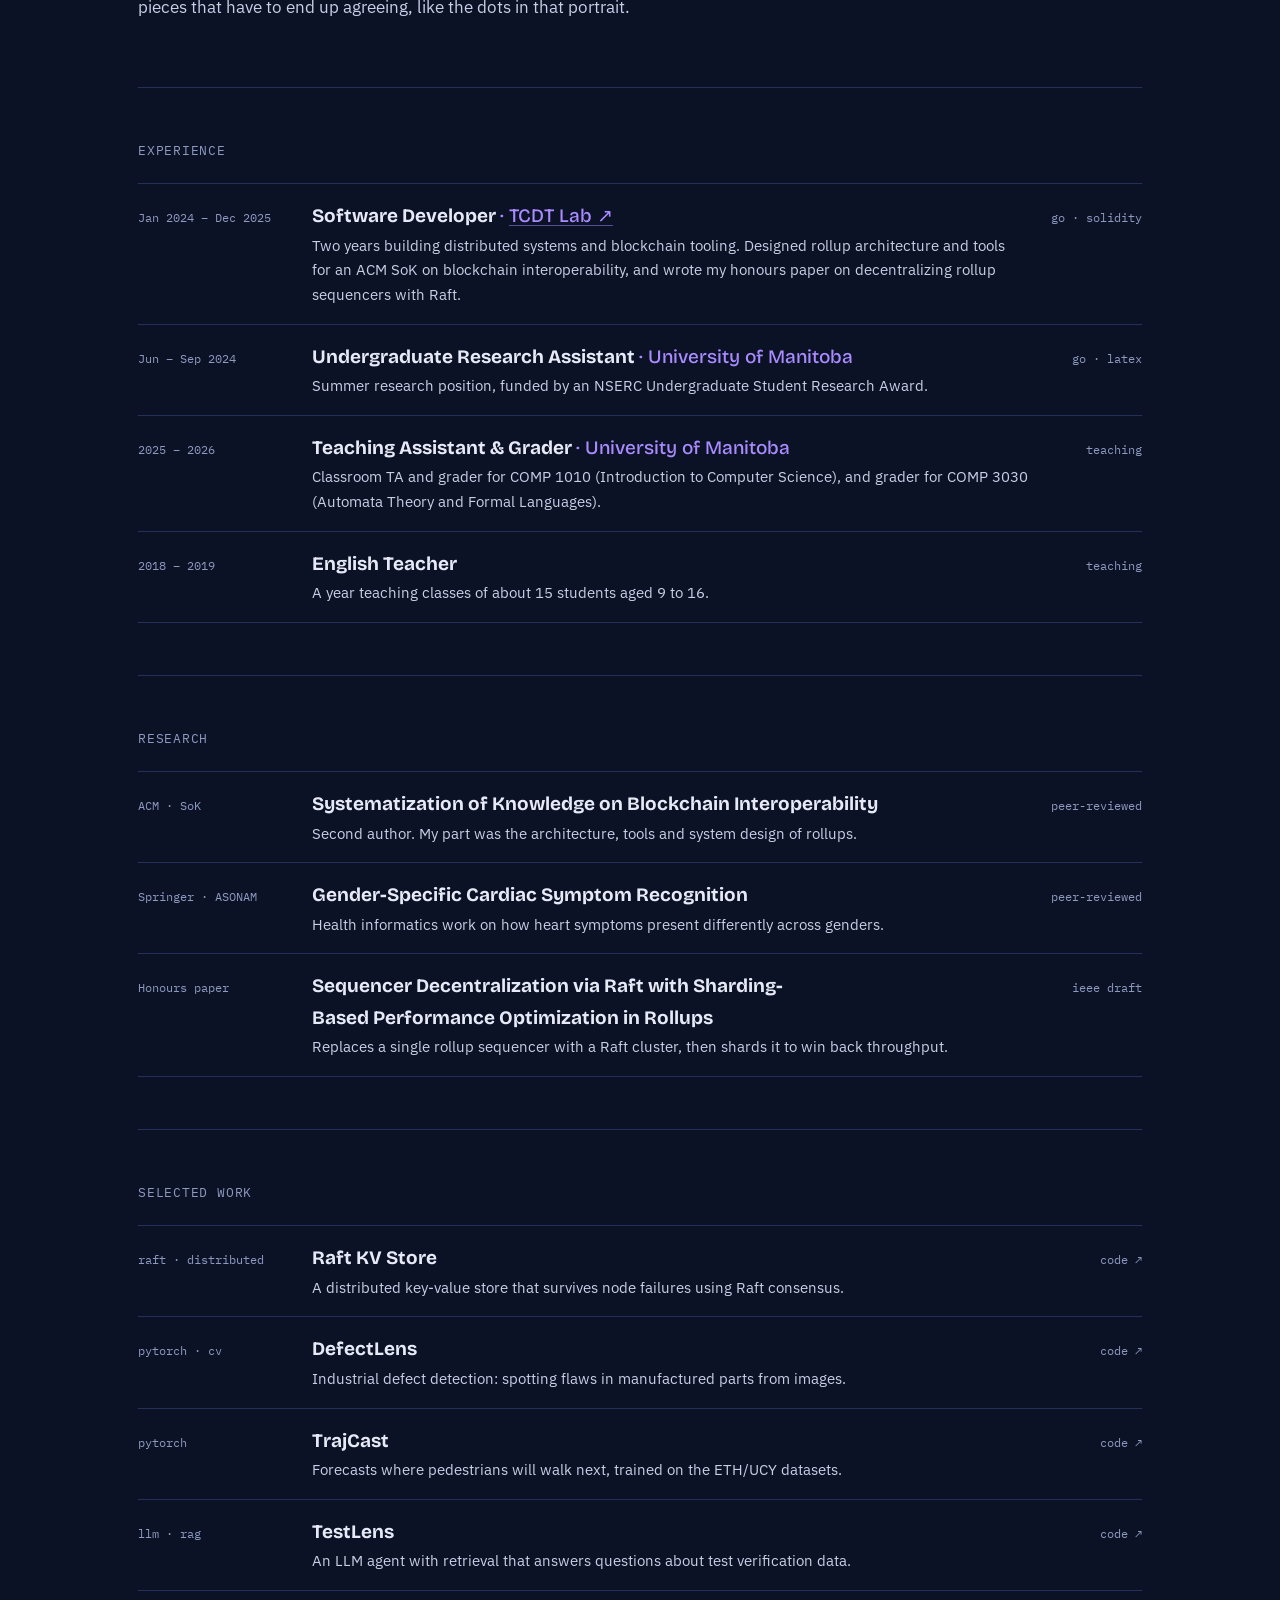
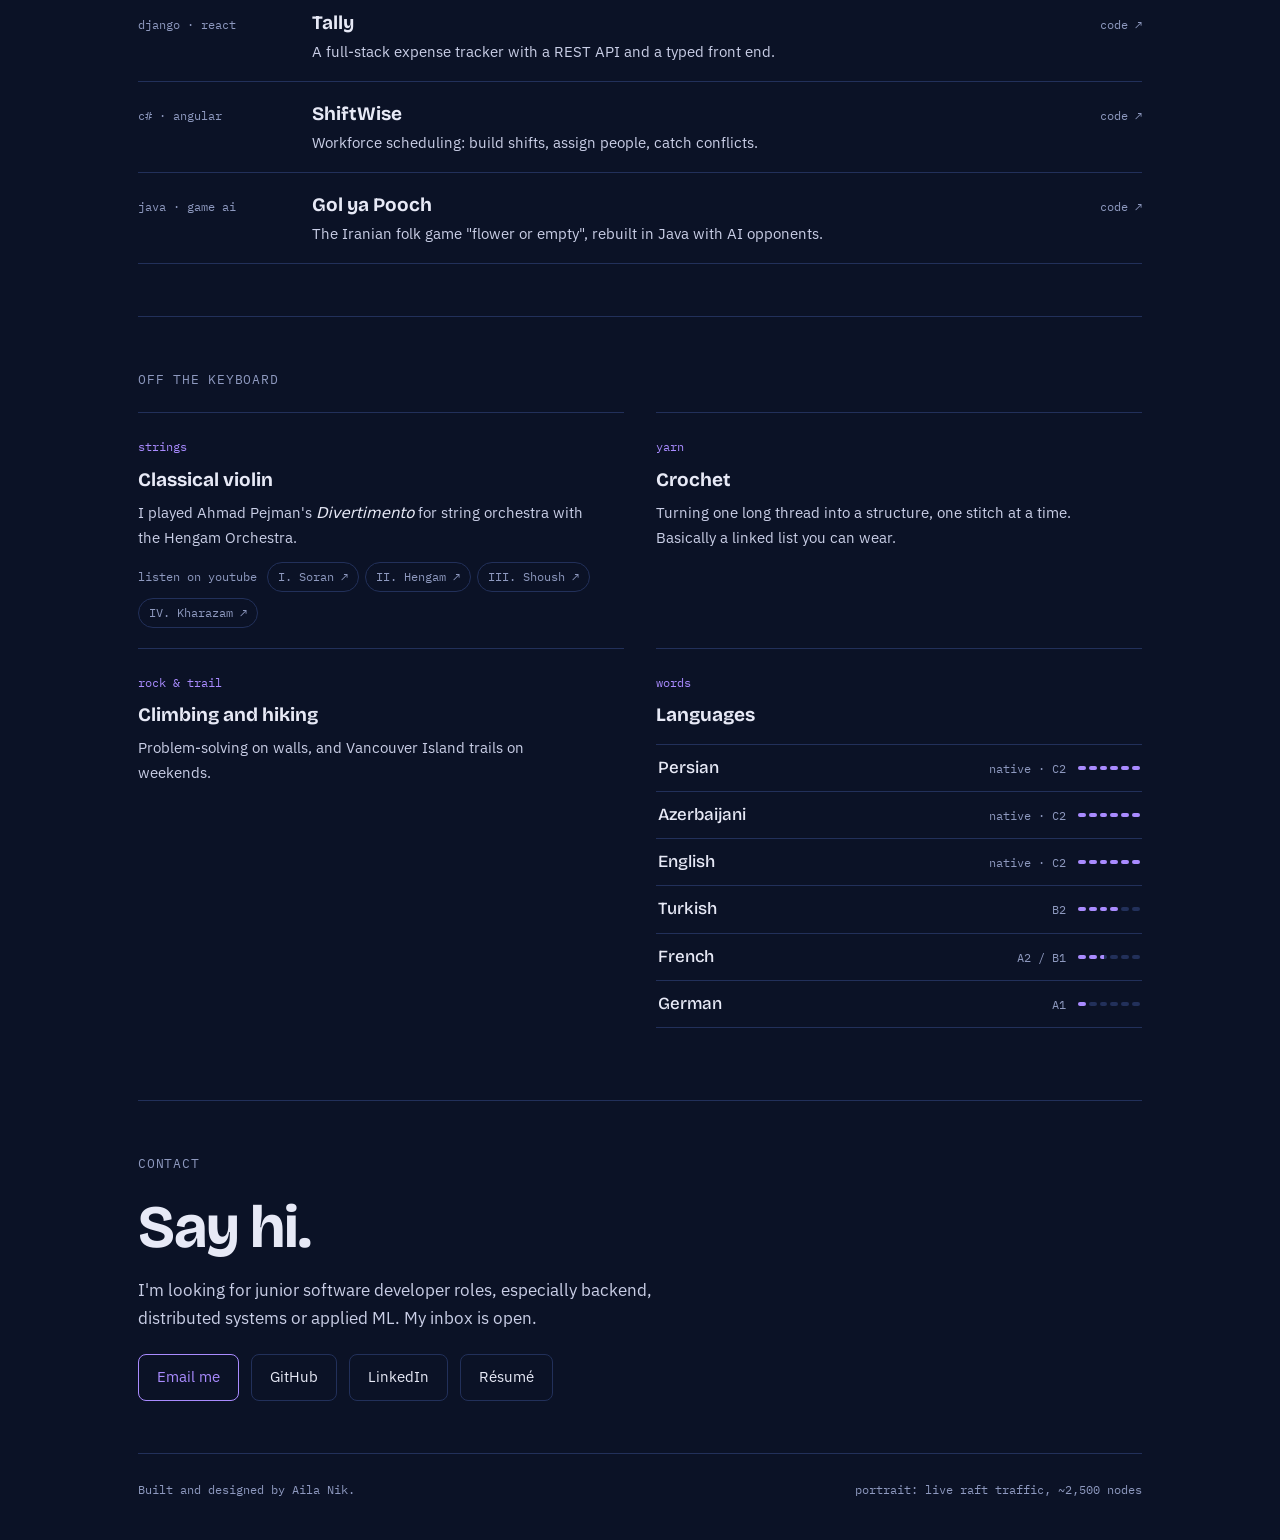
==== commit b75d5b06: "Remove first line from violin card Co-Authored-By: Claude Opus 5.5 <noreply@anthropic.com> Claude-Se" ====
--- a/index.html
+++ b/index.html
@@ -106,8 +106,7 @@
   <section id="interests">
     <h2>Off the keyboard</h2>
     <div class="interests">
-      <div class="int"><span class="k">strings</span><h3>Classical violin</h3><p>The original distributed system: a whole orchestra staying in sync with no shared clock.</p>
-        <p class="played">I played Ahmad Pejman's <i>Divertimento</i> for string orchestra with the Hengam Orchestra.</p>
+      <div class="int"><span class="k">strings</span><h3>Classical violin</h3><p class="played">I played Ahmad Pejman's <i>Divertimento</i> for string orchestra with the Hengam Orchestra.</p>
         <div class="listen" aria-label="Listen to the four movements on YouTube"><span>listen on youtube</span>
           <a href="https://www.youtube.com/watch?v=p93Wjm2w0Ys" target="_blank" rel="noopener">I. Soran ↗</a>
           <a href="https://www.youtube.com/watch?v=p93Wjm2w0Ys&amp;t=483s" target="_blank" rel="noopener">II. Hengam ↗</a>
--- a/style.css
+++ b/style.css
@@ -107,7 +107,7 @@
 @media (max-width: 820px) { .interests { grid-template-columns: 1fr; } }
 
 /* violin */
-.int p.played { margin-top: 10px; }
+.int p.played { margin-top: 0; }
 .int p.played i { color: var(--text); }
 .listen { display: flex; flex-wrap: wrap; align-items: center; gap: 6px; margin-top: 12px; font-family: var(--mono); font-size: 12px; }
 .listen span { color: var(--muted); margin-right: 4px; }
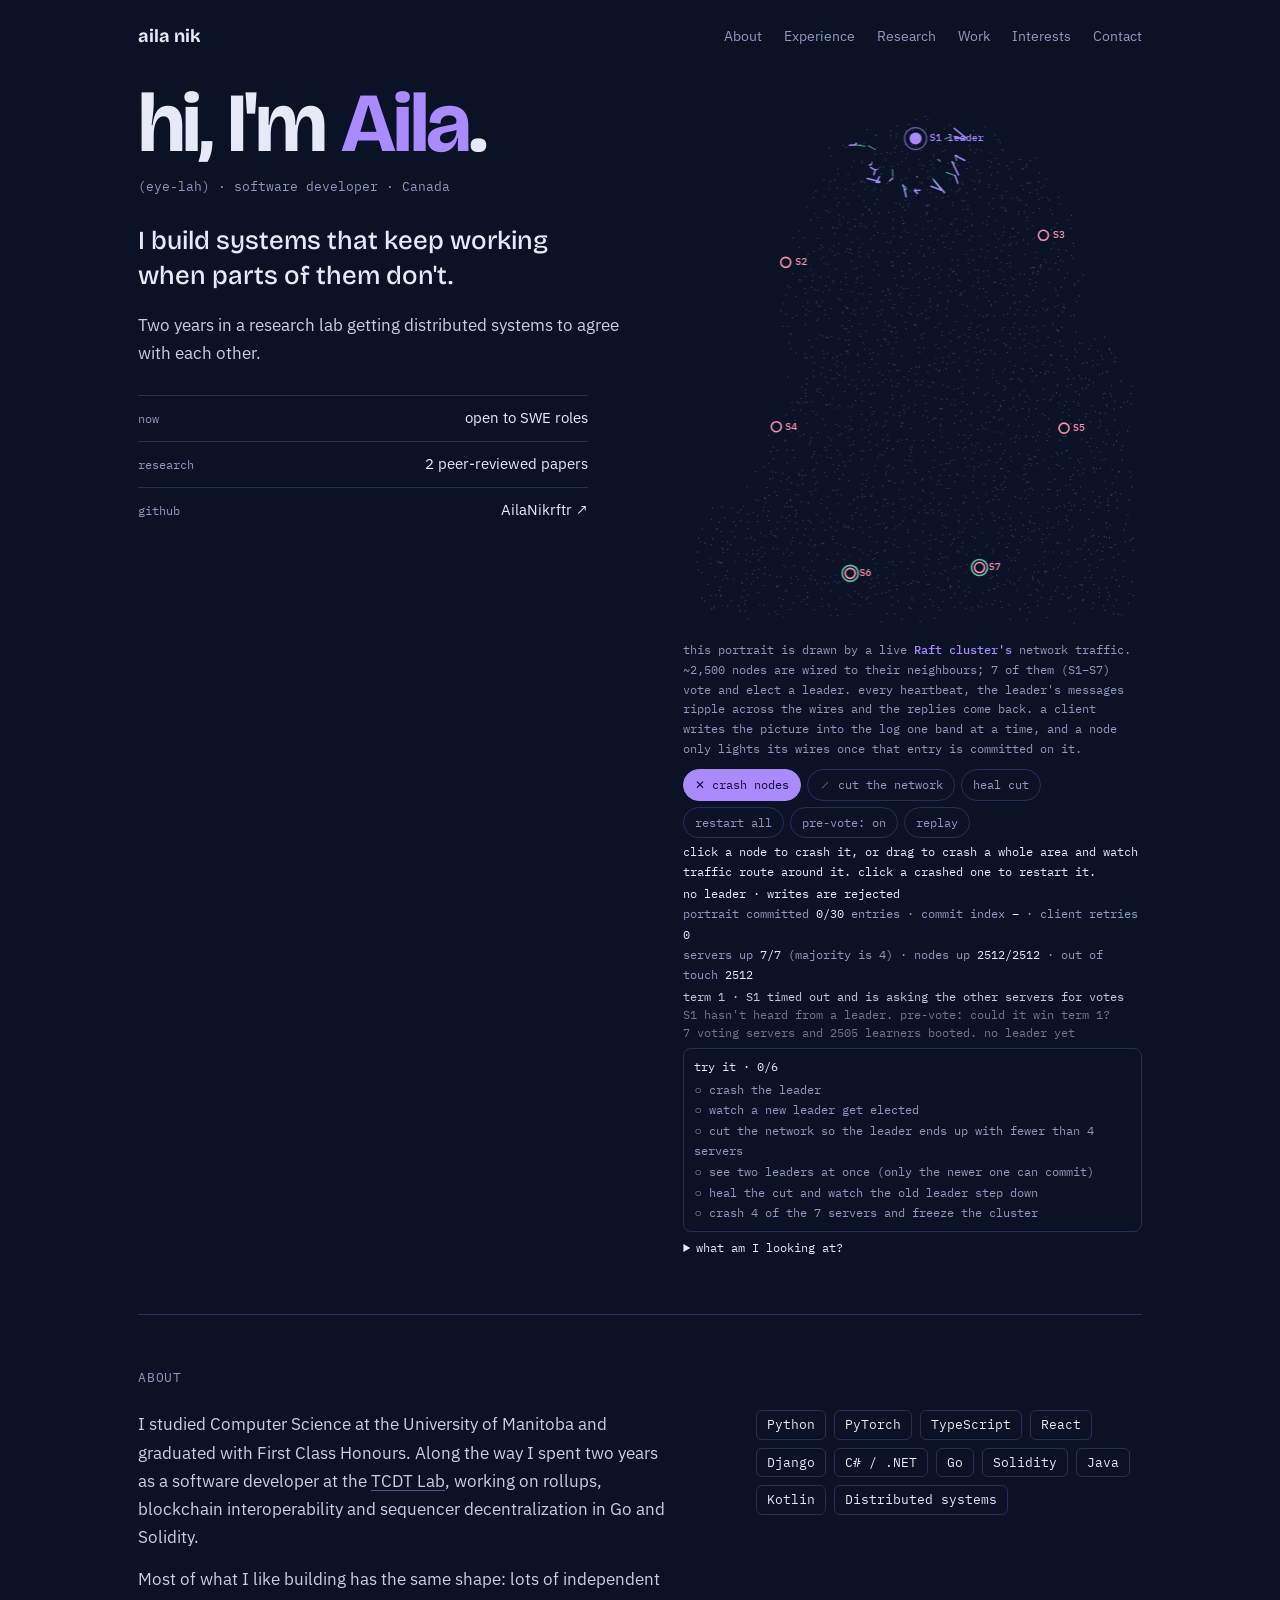
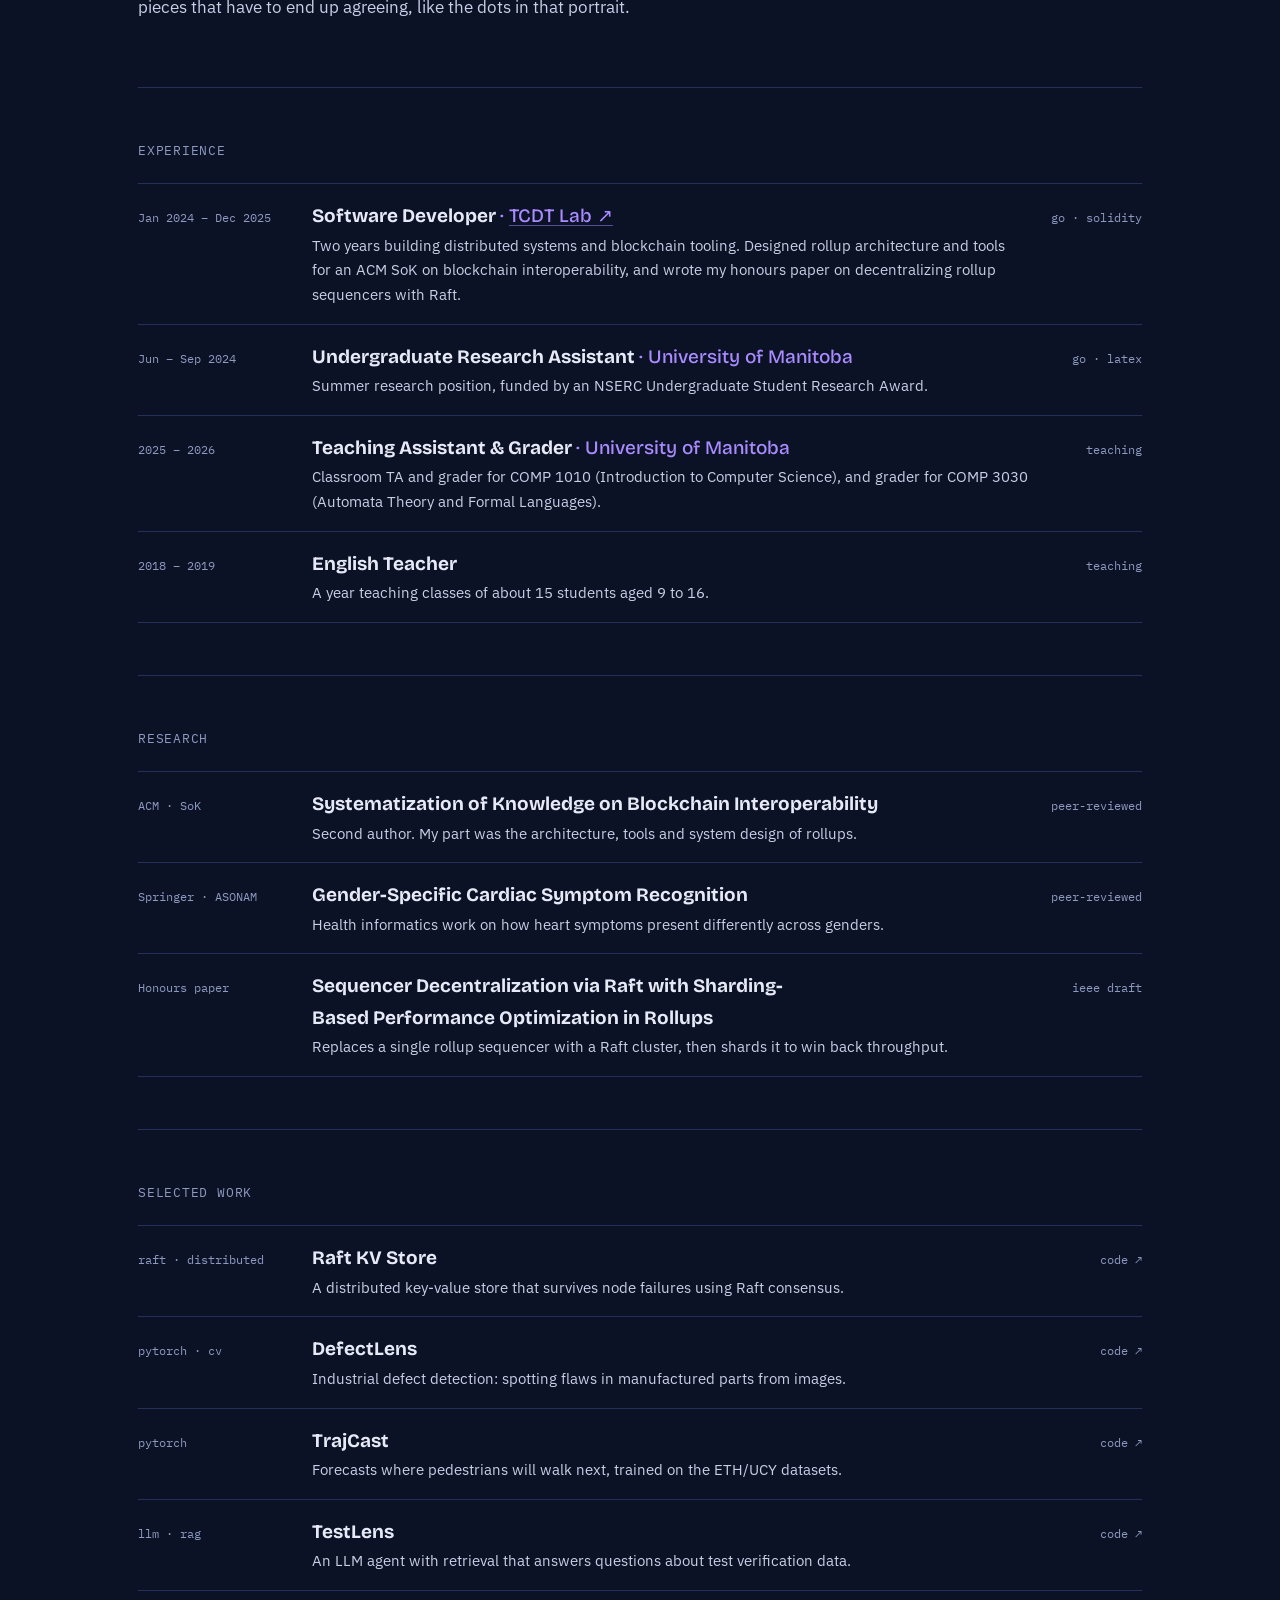
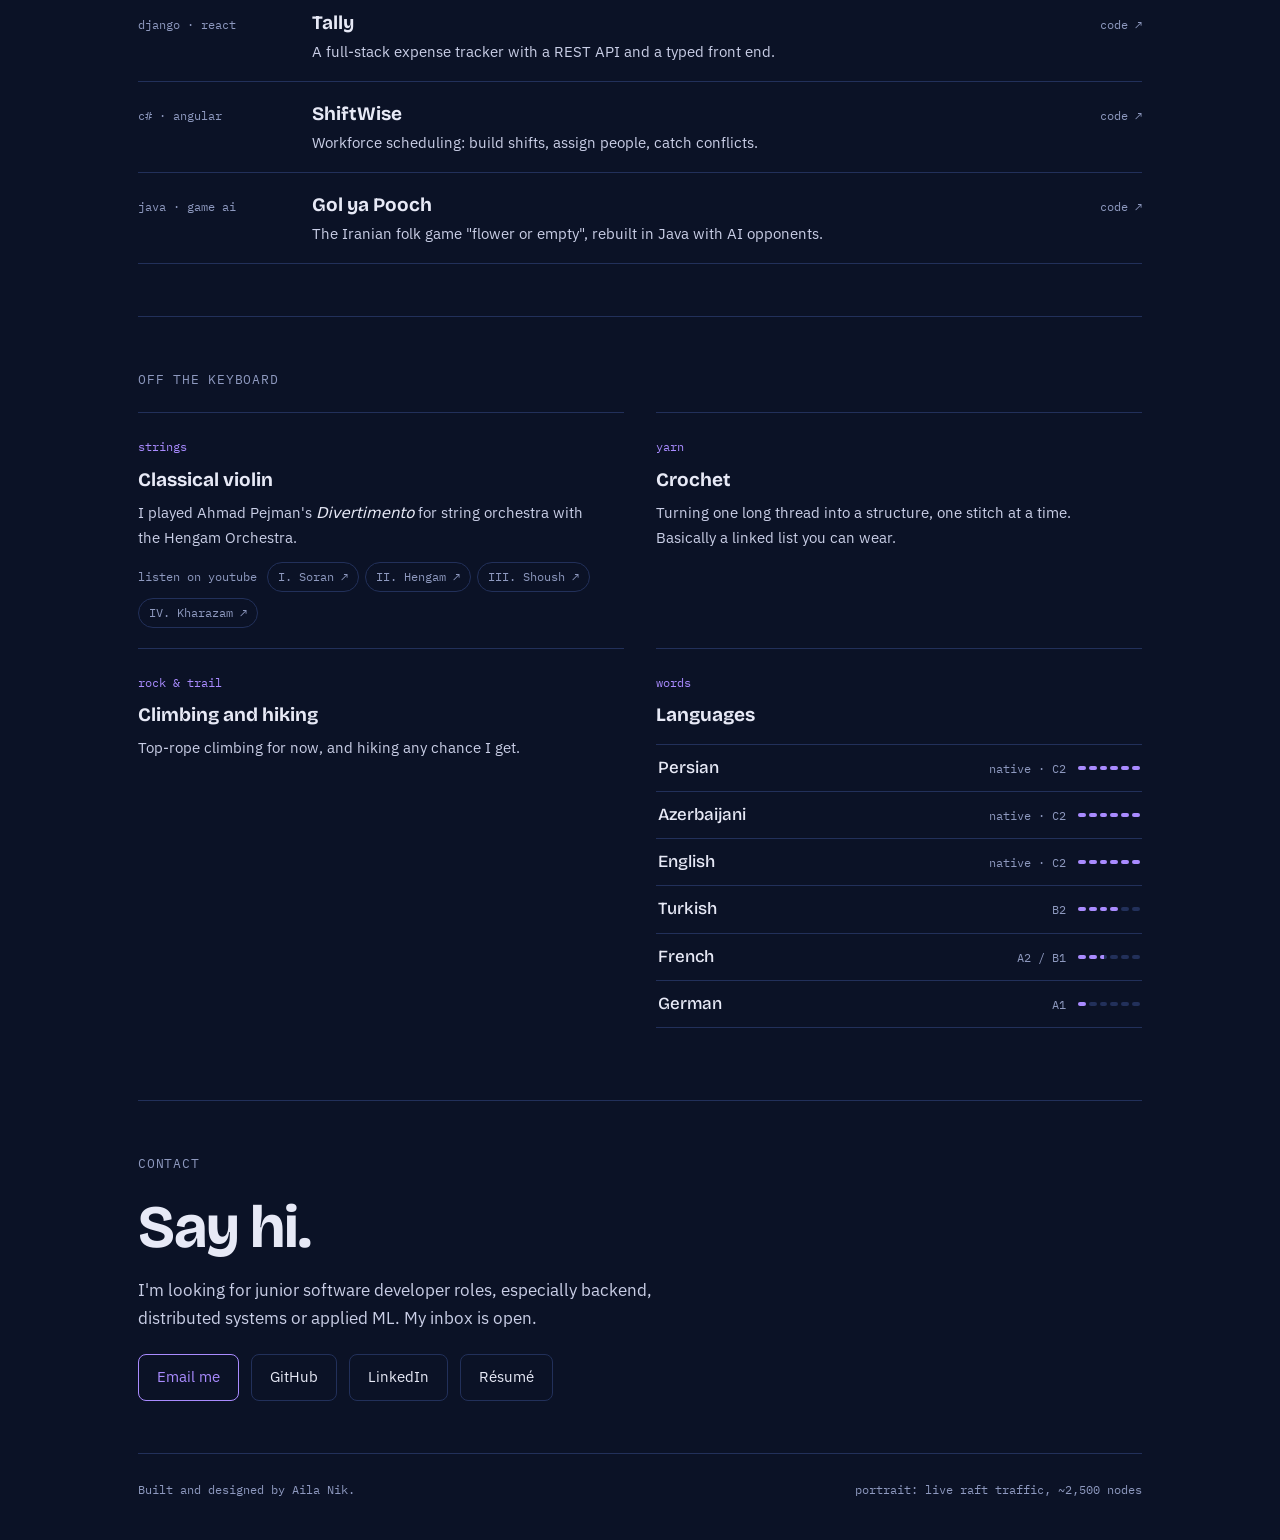
==== commit 6eb1f4fa: "Update climbing and hiking card Co-Authored-By: Claude Opus 5.5 <noreply@anthropic.com> Claude-Sessi" ====
--- a/index.html
+++ b/index.html
@@ -114,7 +114,7 @@
           <a href="https://www.youtube.com/watch?v=p93Wjm2w0Ys&amp;t=1229s" target="_blank" rel="noopener">IV. Kharazam ↗</a>
         </div></div>
       <div class="int"><span class="k">yarn</span><h3>Crochet</h3><p>Turning one long thread into a structure, one stitch at a time. Basically a linked list you can wear.</p></div>
-      <div class="int"><span class="k">rock &amp; trail</span><h3>Climbing and hiking</h3><p>Problem-solving on walls, and Vancouver Island trails on weekends.</p></div>
+      <div class="int"><span class="k">rock &amp; trail</span><h3>Climbing and hiking</h3><p>Top-rope climbing for now, and hiking any chance I get.</p></div>
       <div class="int langs"><span class="k">words</span><h3>Languages</h3>
         <ul class="langlist">
           <li><button type="button" class="lang" data-lang="fa" data-n="6" aria-expanded="false" aria-controls="langpop"><span class="ln">Persian</span><span class="lv">native · C2</span><span class="meter" aria-hidden="true"></span></button></li>
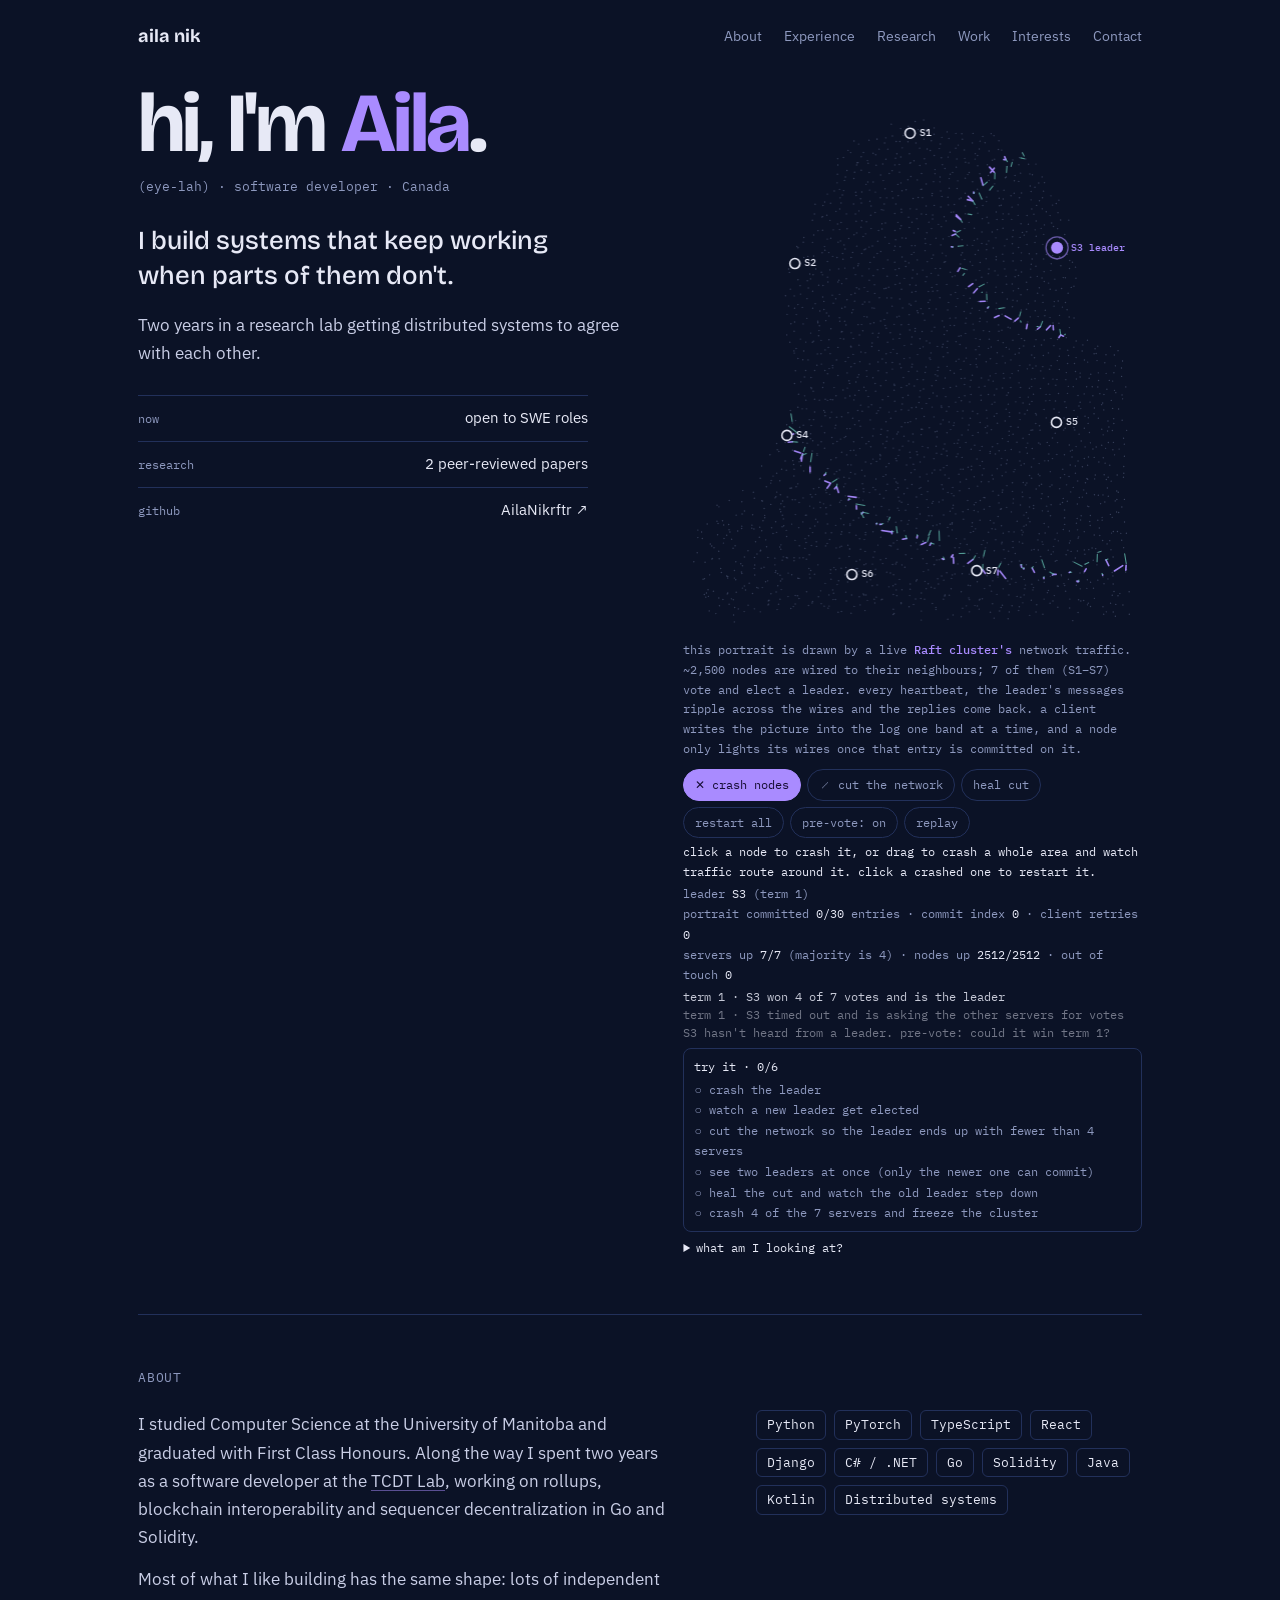
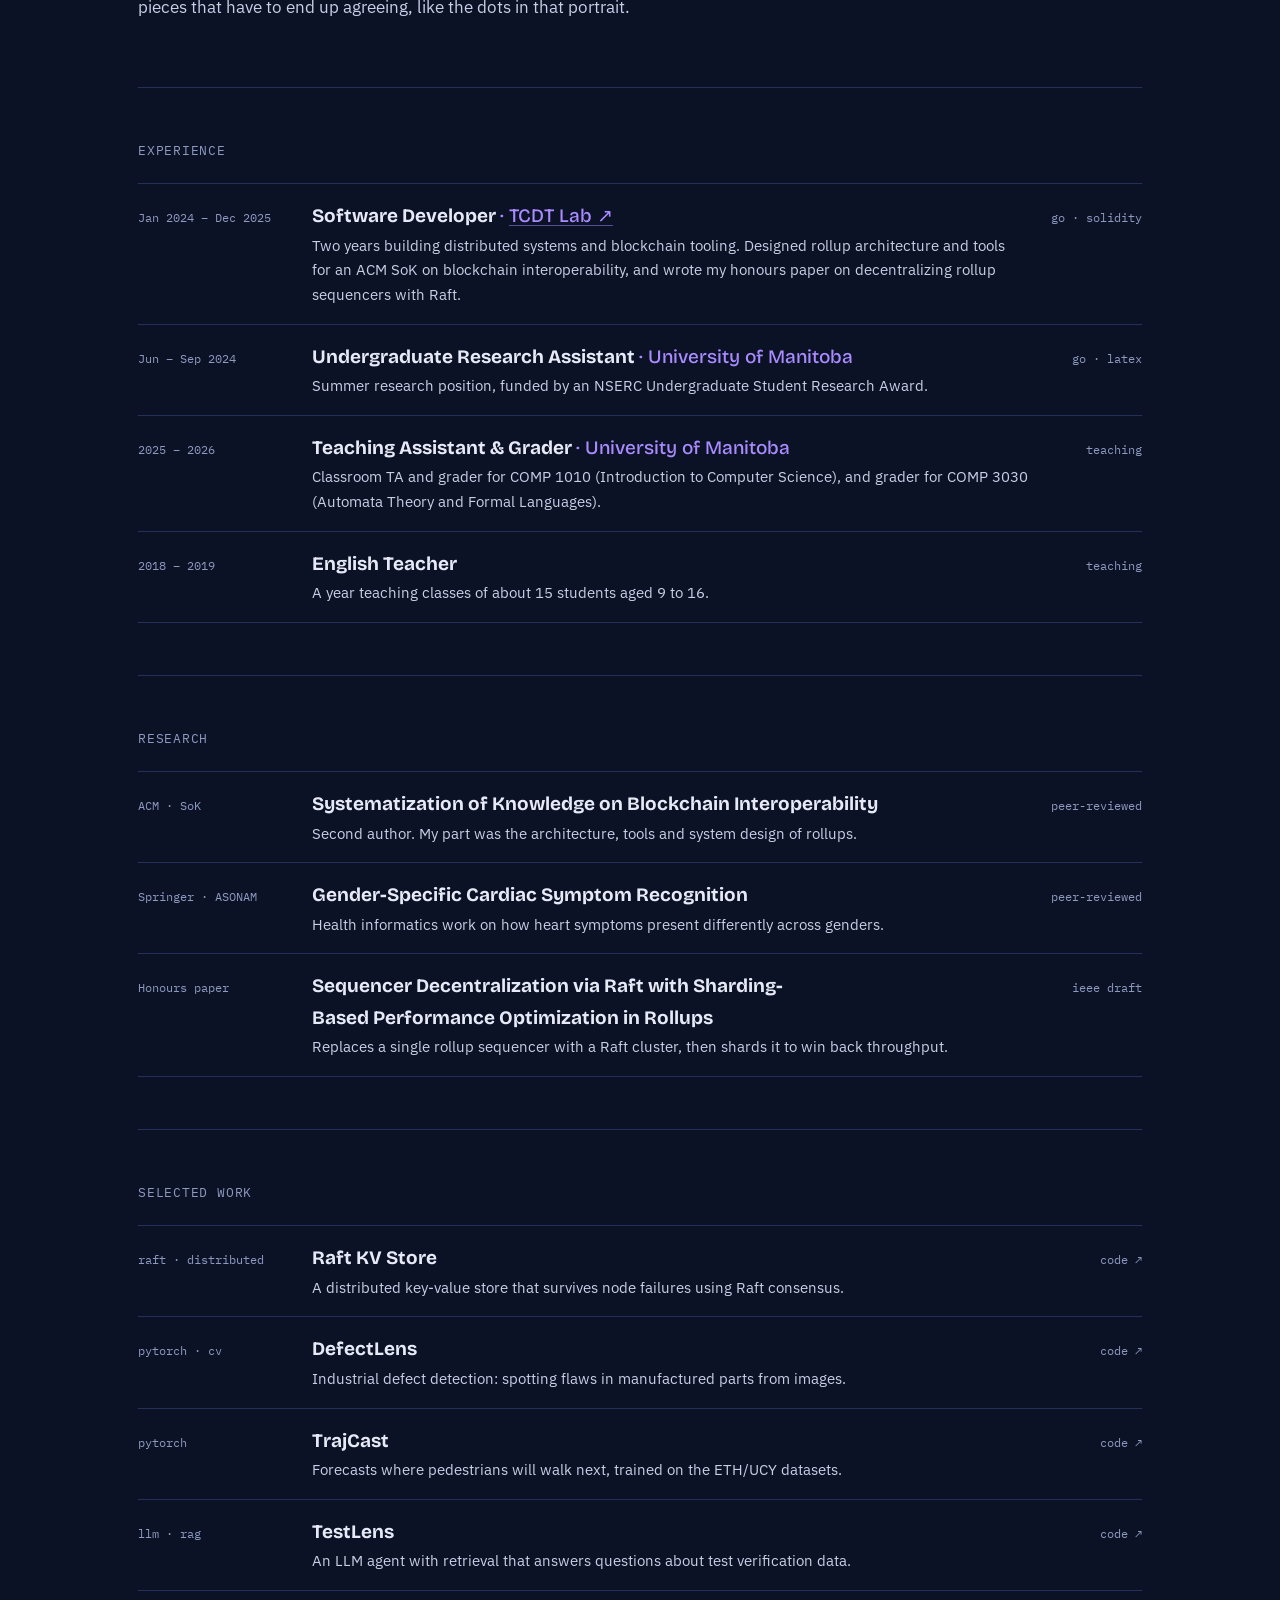
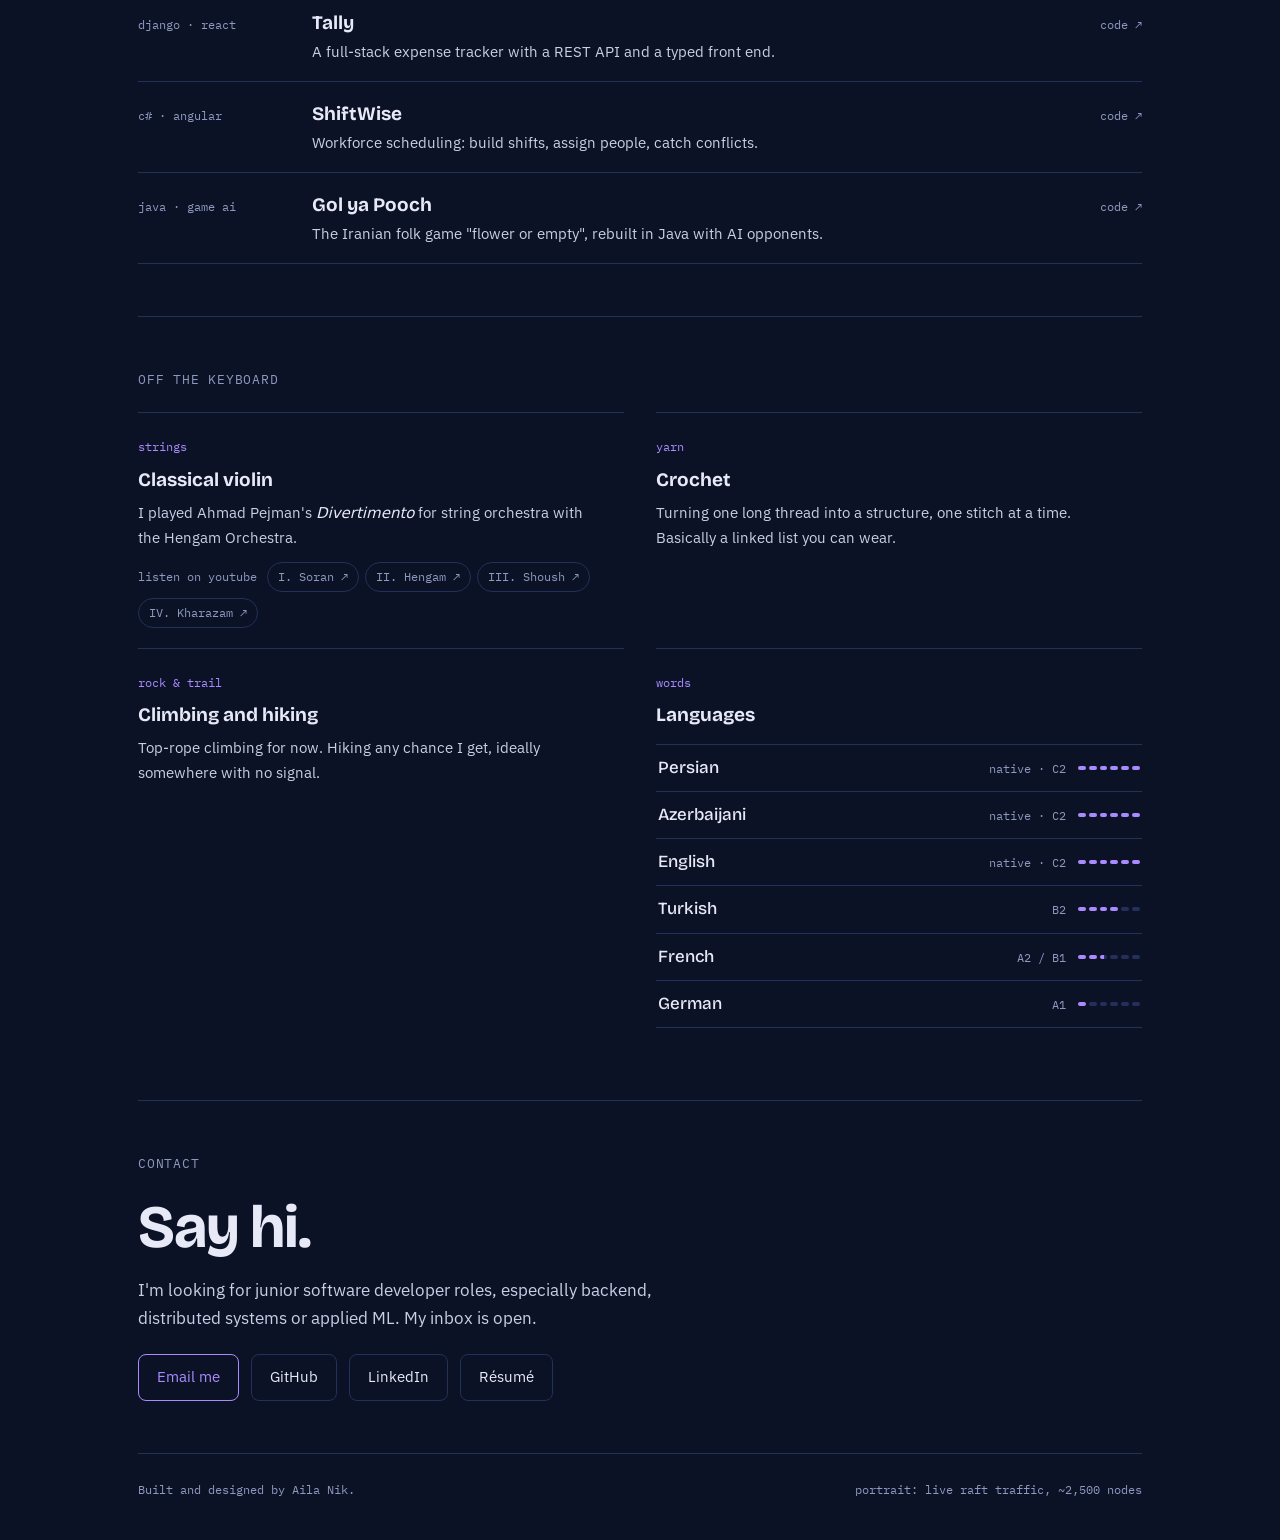
==== commit df7aef80: "Reword climbing and hiking card Co-Authored-By: Claude Opus 5.5 <noreply@anthropic.com> Claude-Sessi" ====
--- a/index.html
+++ b/index.html
@@ -114,7 +114,7 @@
           <a href="https://www.youtube.com/watch?v=p93Wjm2w0Ys&amp;t=1229s" target="_blank" rel="noopener">IV. Kharazam ↗</a>
         </div></div>
       <div class="int"><span class="k">yarn</span><h3>Crochet</h3><p>Turning one long thread into a structure, one stitch at a time. Basically a linked list you can wear.</p></div>
-      <div class="int"><span class="k">rock &amp; trail</span><h3>Climbing and hiking</h3><p>Top-rope climbing for now, and hiking any chance I get.</p></div>
+      <div class="int"><span class="k">rock &amp; trail</span><h3>Climbing and hiking</h3><p>Top-rope climbing for now. Hiking any chance I get, ideally somewhere with no signal.</p></div>
       <div class="int langs"><span class="k">words</span><h3>Languages</h3>
         <ul class="langlist">
           <li><button type="button" class="lang" data-lang="fa" data-n="6" aria-expanded="false" aria-controls="langpop"><span class="ln">Persian</span><span class="lv">native · C2</span><span class="meter" aria-hidden="true"></span></button></li>
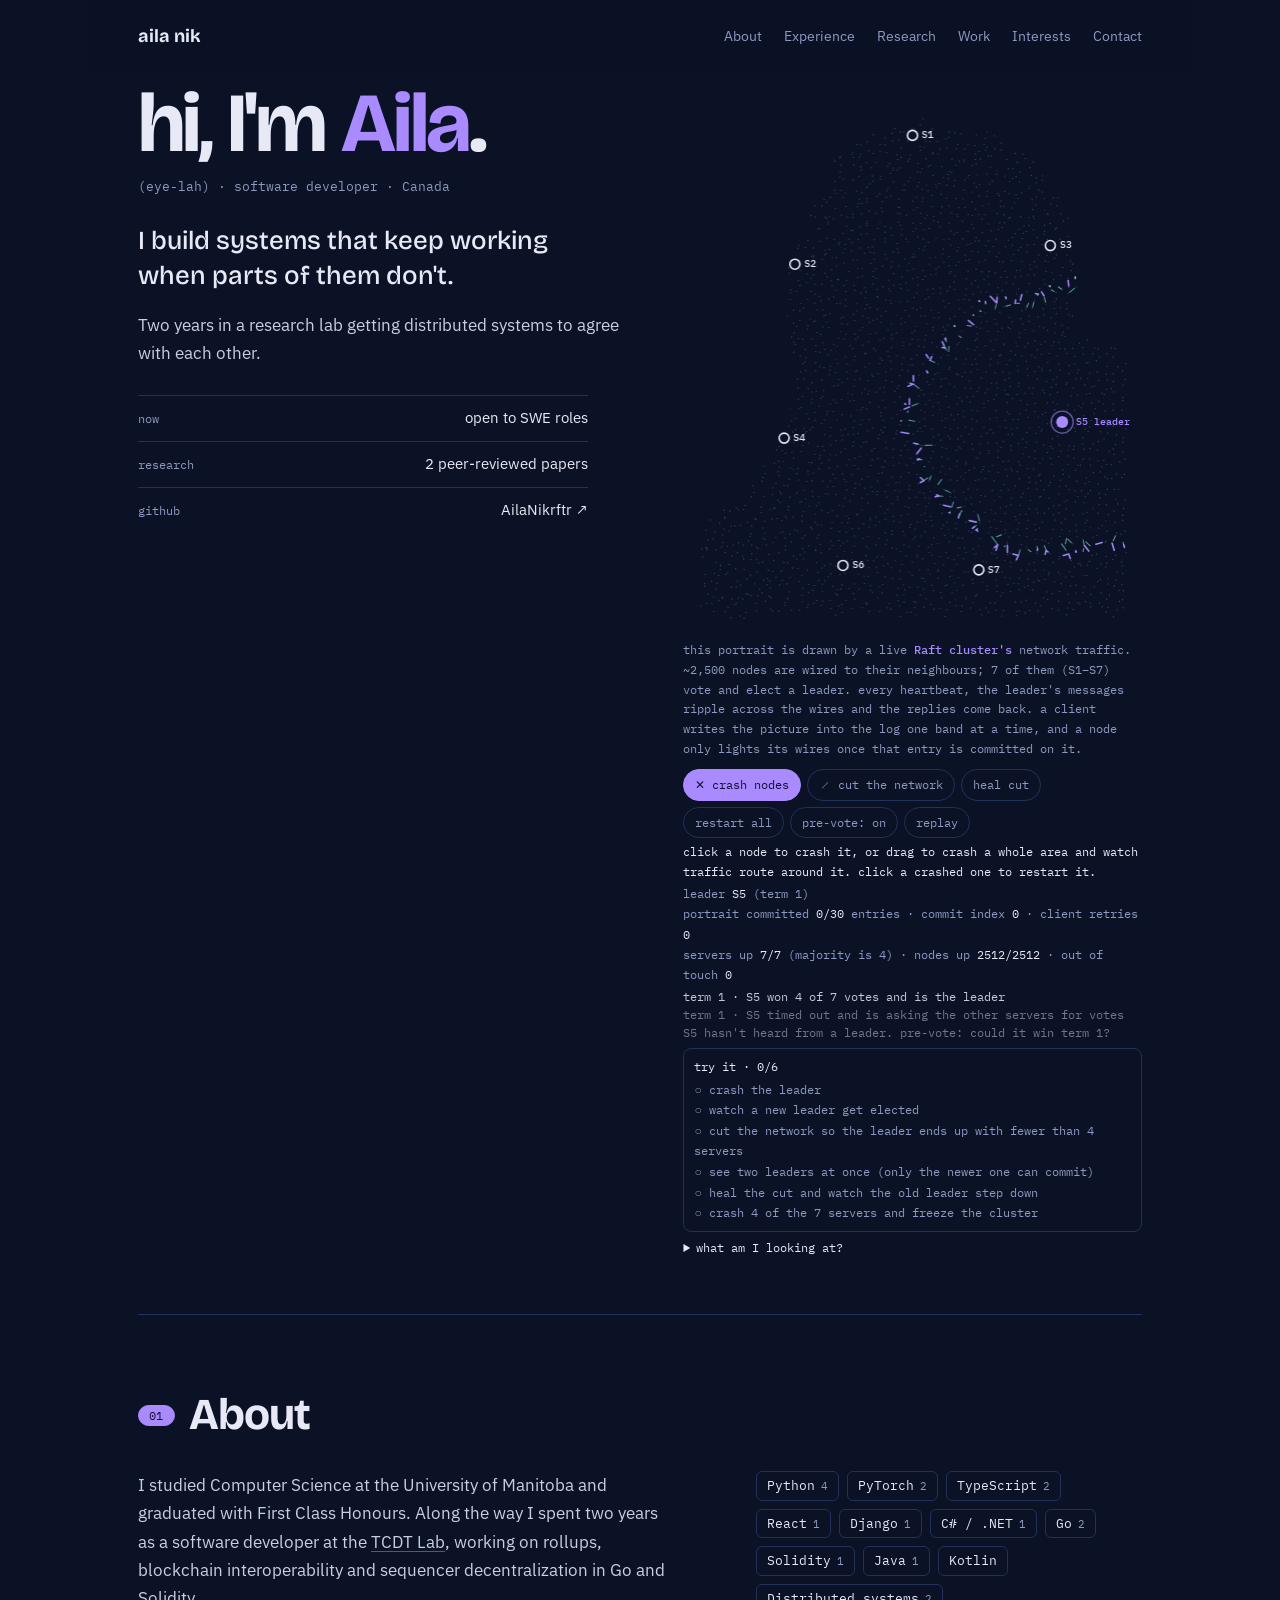
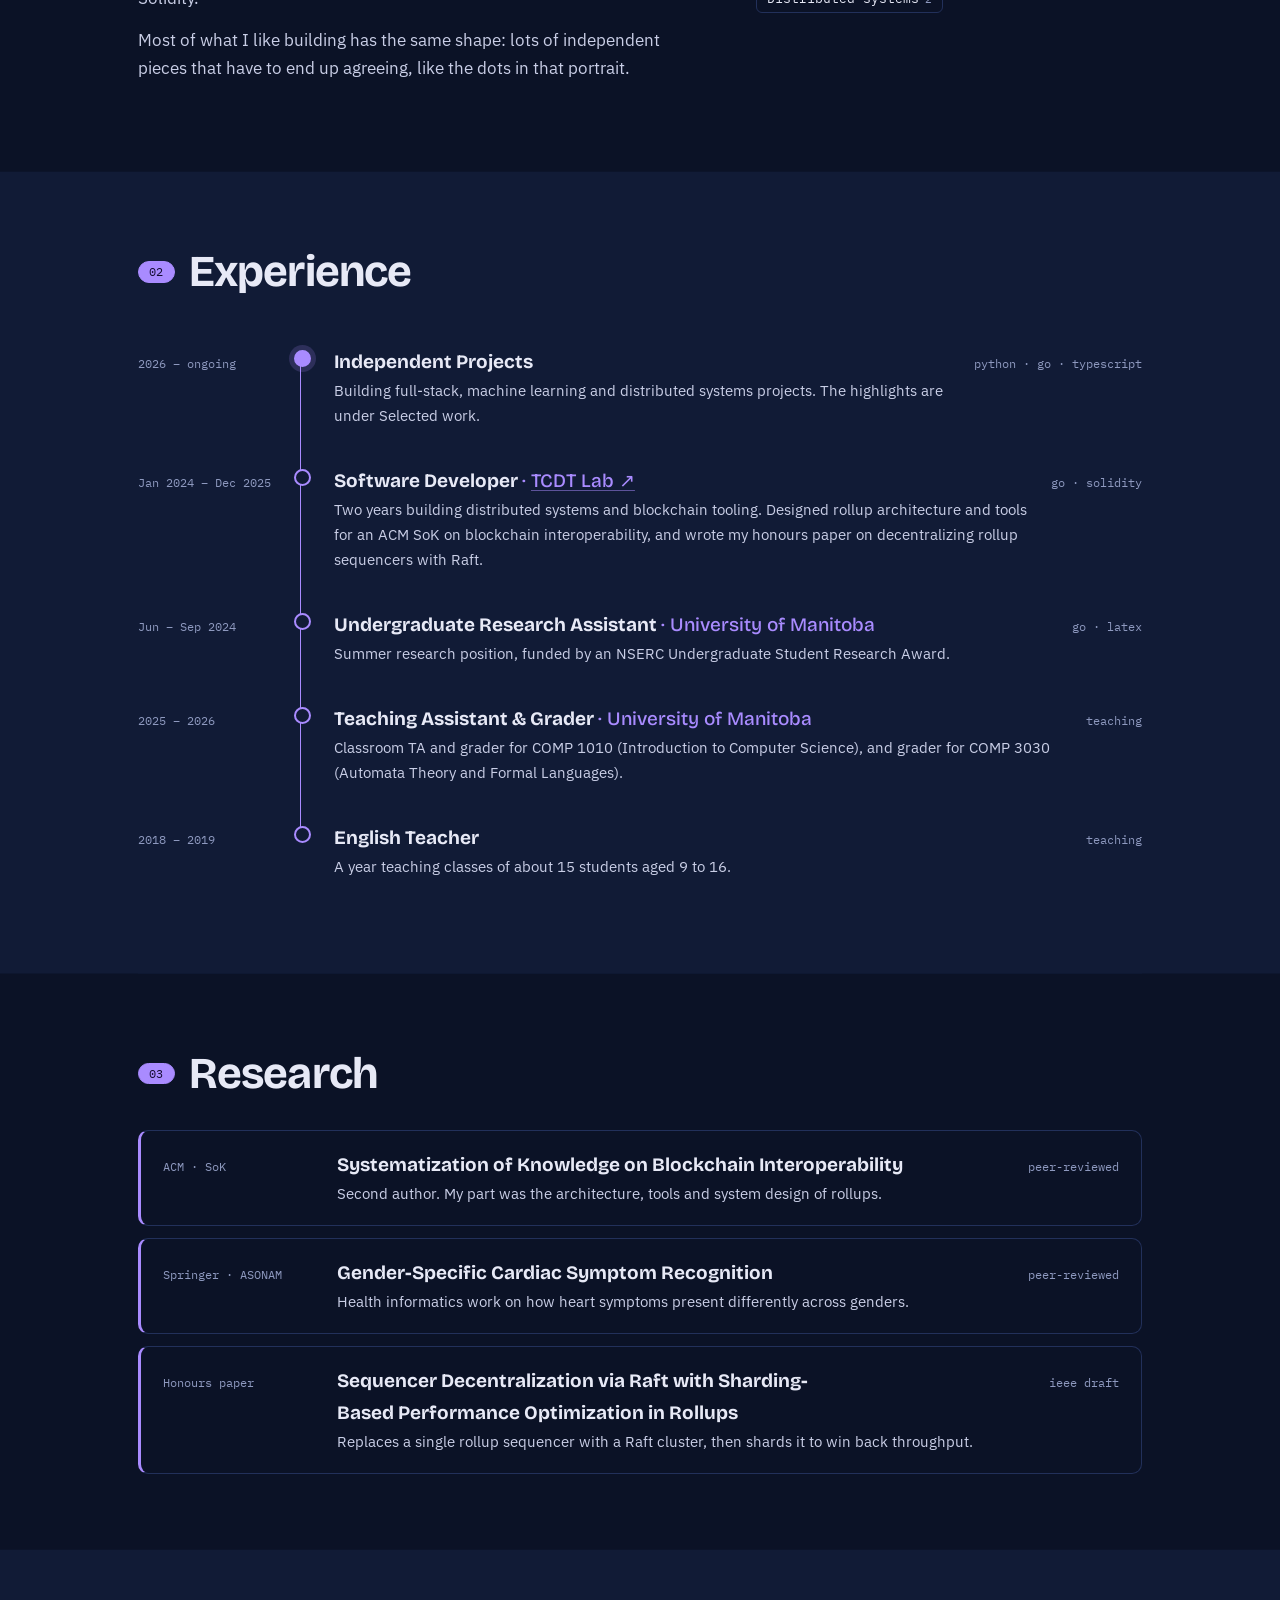
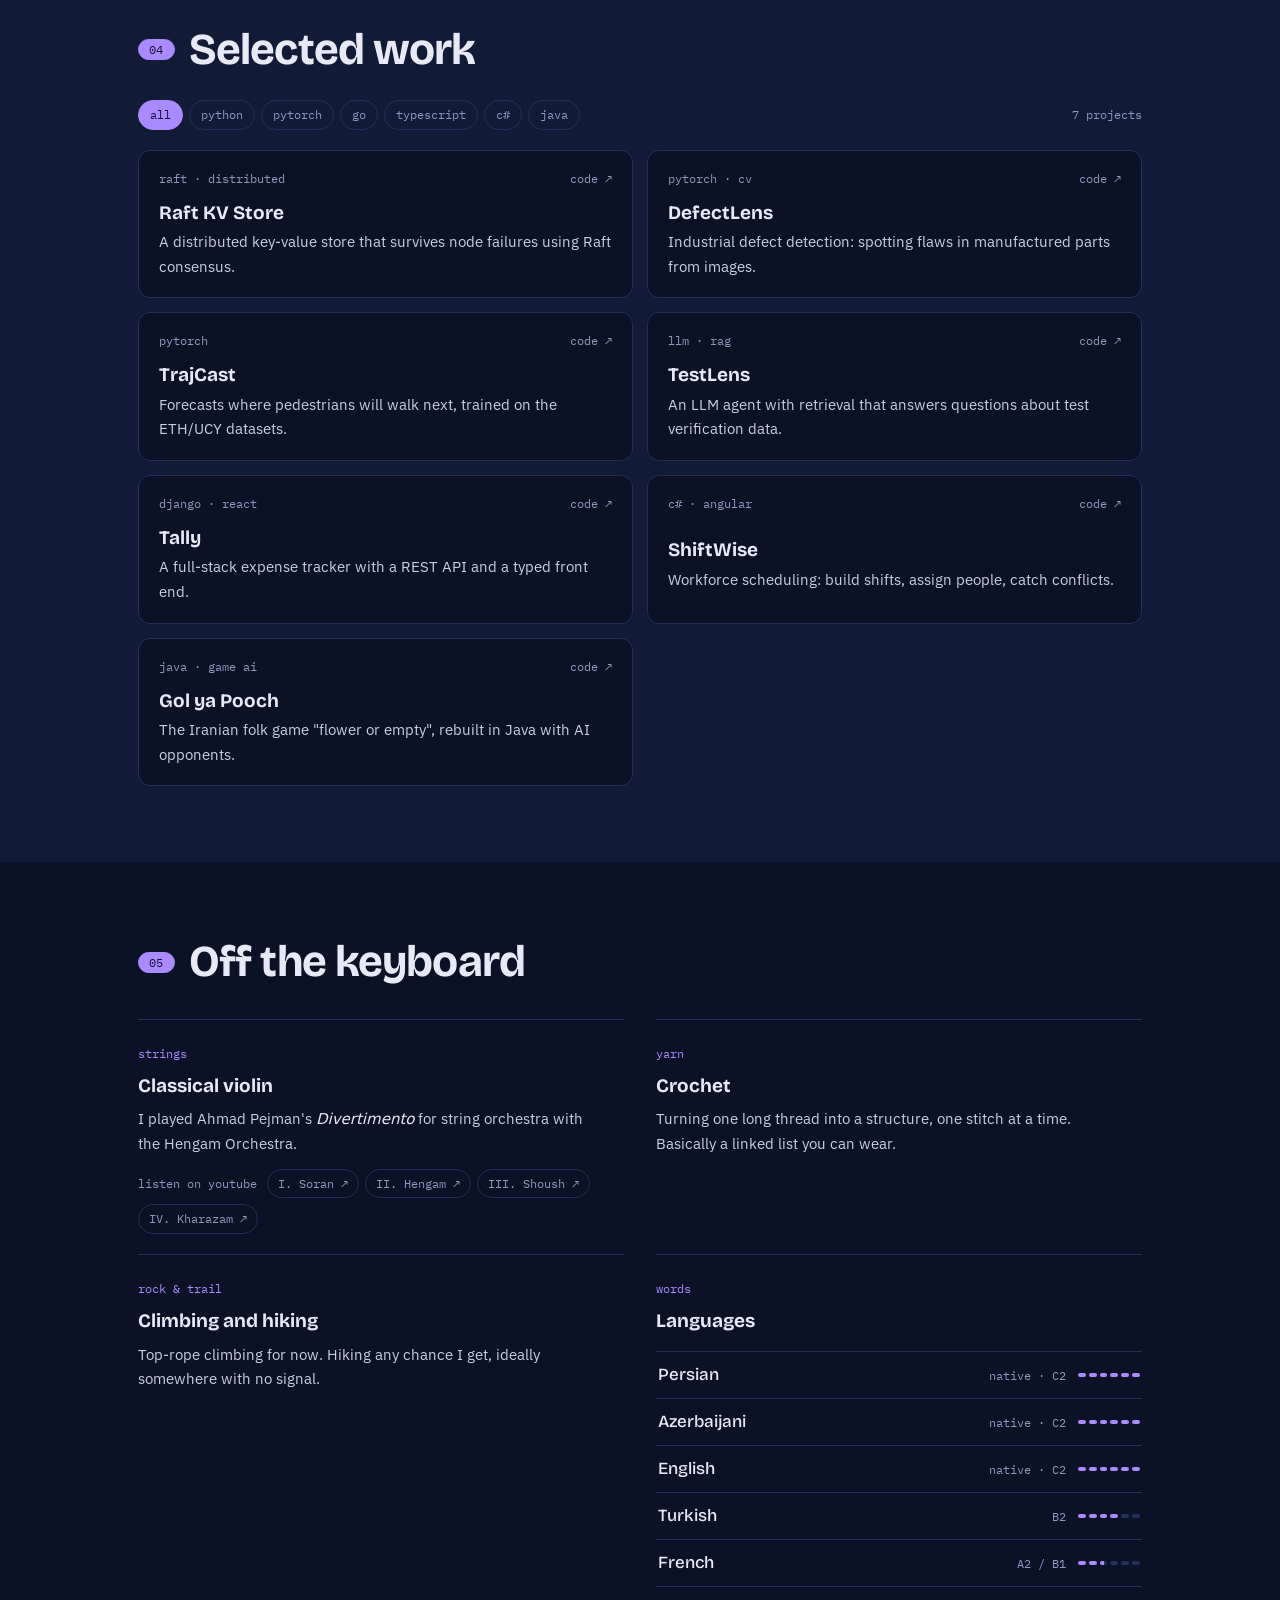
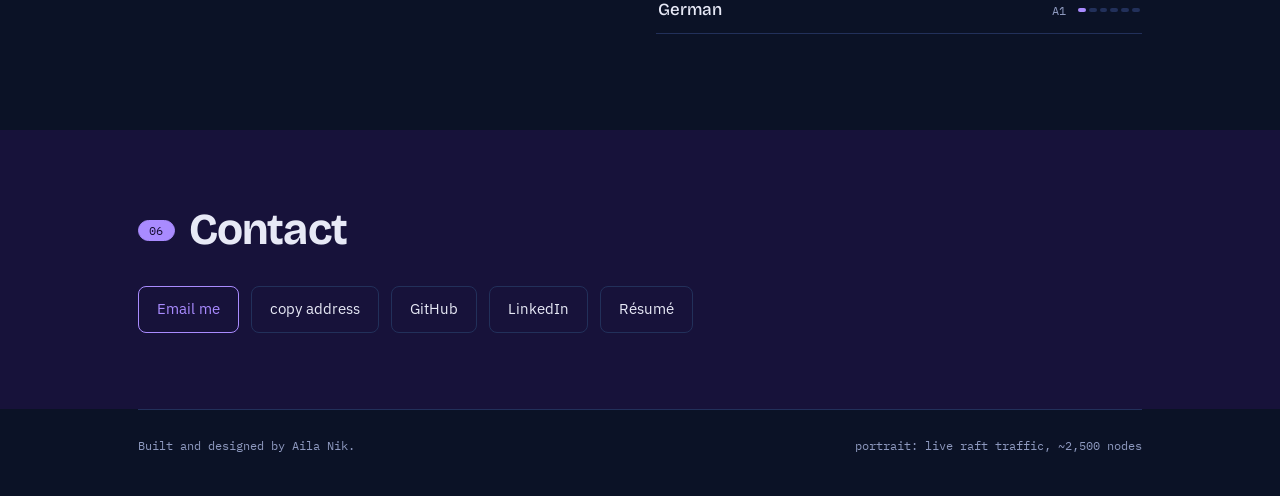
==== commit 79695382: "Redesign sections and add scroll, skill and filter interactions Numbered section headings with alter" ====
--- a/index.html
+++ b/index.html
@@ -72,14 +72,15 @@
         
       </div>
       <ul class="stack">
-        <li>Python</li><li>PyTorch</li><li>TypeScript</li><li>React</li><li>Django</li><li>C# / .NET</li><li>Go</li><li>Solidity</li><li>Java</li><li>Kotlin</li><li>Distributed systems</li>
+        <li data-skill="python">Python</li><li data-skill="pytorch">PyTorch</li><li data-skill="typescript">TypeScript</li><li data-skill="react">React</li><li data-skill="django">Django</li><li data-skill="csharp">C# / .NET</li><li data-skill="go">Go</li><li data-skill="solidity">Solidity</li><li data-skill="java">Java</li><li data-skill="kotlin">Kotlin</li><li data-skill="distributed">Distributed systems</li>
       </ul>
     </div>
   </section>
 
   <section id="experience">
     <h2>Experience</h2>
-    <div class="row"><span class="when">Jan 2024 – Dec 2025</span><div><h3>Software Developer <span>· <a class="inl" href="https://tcdt.ca/">TCDT Lab ↗</a></span></h3><p>Two years building distributed systems and blockchain tooling. Designed rollup architecture and tools for an ACM SoK on blockchain interoperability, and wrote my honours paper on decentralizing rollup sequencers with Raft.</p></div><span class="tg">go · solidity</span></div>
+    <div class="row"><span class="when">2026 – ongoing</span><div><h3>Independent Projects</h3><p>Building full-stack, machine learning and distributed systems projects. The highlights are under Selected work.</p></div><span class="tg">python · go · typescript</span></div>
+    <div class="row" data-skills="go solidity distributed"><span class="when">Jan 2024 – Dec 2025</span><div><h3>Software Developer <span>· <a class="inl" href="https://tcdt.ca/">TCDT Lab ↗</a></span></h3><p>Two years building distributed systems and blockchain tooling. Designed rollup architecture and tools for an ACM SoK on blockchain interoperability, and wrote my honours paper on decentralizing rollup sequencers with Raft.</p></div><span class="tg">go · solidity</span></div>
     <div class="row"><span class="when">Jun – Sep 2024</span><div><h3>Undergraduate Research Assistant <span>· University of Manitoba</span></h3><p>Summer research position, funded by an NSERC Undergraduate Student Research Award.</p></div><span class="tg">go · latex</span></div>
     <div class="row"><span class="when">2025 – 2026</span><div><h3>Teaching Assistant &amp; Grader <span>· University of Manitoba</span></h3><p>Classroom TA and grader for COMP 1010 (Introduction to Computer Science), and grader for COMP 3030 (Automata Theory and Formal Languages).</p></div><span class="tg">teaching</span></div>
     <div class="row"><span class="when">2018 – 2019</span><div><h3>English Teacher</h3><p>A year teaching classes of about 15 students aged 9 to 16.</p></div><span class="tg">teaching</span></div>
@@ -94,13 +95,13 @@
 
   <section id="work">
     <h2>Selected work</h2>
-    <div class="row"><span class="when">raft · distributed</span><div><h3>Raft KV Store</h3><p>A distributed key-value store that survives node failures using Raft consensus.</p></div><a class="tg" href="https://github.com/AilaNikrftr">code ↗</a></div>
-    <div class="row"><span class="when">pytorch · cv</span><div><h3>DefectLens</h3><p>Industrial defect detection: spotting flaws in manufactured parts from images.</p></div><a class="tg" href="https://github.com/AilaNikrftr">code ↗</a></div>
-    <div class="row"><span class="when">pytorch</span><div><h3>TrajCast</h3><p>Forecasts where pedestrians will walk next, trained on the ETH/UCY datasets.</p></div><a class="tg" href="https://github.com/AilaNikrftr">code ↗</a></div>
-    <div class="row"><span class="when">llm · rag</span><div><h3>TestLens</h3><p>An LLM agent with retrieval that answers questions about test verification data.</p></div><a class="tg" href="https://github.com/AilaNikrftr">code ↗</a></div>
-    <div class="row"><span class="when">django · react</span><div><h3>Tally</h3><p>A full-stack expense tracker with a REST API and a typed front end.</p></div><a class="tg" href="https://github.com/AilaNikrftr">code ↗</a></div>
-    <div class="row"><span class="when">c# · angular</span><div><h3>ShiftWise</h3><p>Workforce scheduling: build shifts, assign people, catch conflicts.</p></div><a class="tg" href="https://github.com/AilaNikrftr">code ↗</a></div>
-    <div class="row"><span class="when">java · game ai</span><div><h3>Gol ya Pooch</h3><p>The Iranian folk game "flower or empty", rebuilt in Java with AI opponents.</p></div><a class="tg" href="https://github.com/AilaNikrftr">code ↗</a></div>
+    <div class="row" data-skills="go distributed"><span class="when">raft · distributed</span><div><h3>Raft KV Store</h3><p>A distributed key-value store that survives node failures using Raft consensus.</p></div><a class="tg" href="https://github.com/AilaNikrftr">code ↗</a></div>
+    <div class="row" data-skills="python pytorch"><span class="when">pytorch · cv</span><div><h3>DefectLens</h3><p>Industrial defect detection: spotting flaws in manufactured parts from images.</p></div><a class="tg" href="https://github.com/AilaNikrftr">code ↗</a></div>
+    <div class="row" data-skills="python pytorch"><span class="when">pytorch</span><div><h3>TrajCast</h3><p>Forecasts where pedestrians will walk next, trained on the ETH/UCY datasets.</p></div><a class="tg" href="https://github.com/AilaNikrftr">code ↗</a></div>
+    <div class="row" data-skills="python"><span class="when">llm · rag</span><div><h3>TestLens</h3><p>An LLM agent with retrieval that answers questions about test verification data.</p></div><a class="tg" href="https://github.com/AilaNikrftr">code ↗</a></div>
+    <div class="row" data-skills="python django typescript react"><span class="when">django · react</span><div><h3>Tally</h3><p>A full-stack expense tracker with a REST API and a typed front end.</p></div><a class="tg" href="https://github.com/AilaNikrftr">code ↗</a></div>
+    <div class="row" data-skills="csharp typescript"><span class="when">c# · angular</span><div><h3>ShiftWise</h3><p>Workforce scheduling: build shifts, assign people, catch conflicts.</p></div><a class="tg" href="https://github.com/AilaNikrftr">code ↗</a></div>
+    <div class="row" data-skills="java"><span class="when">java · game ai</span><div><h3>Gol ya Pooch</h3><p>The Iranian folk game "flower or empty", rebuilt in Java with AI opponents.</p></div><a class="tg" href="https://github.com/AilaNikrftr">code ↗</a></div>
   </section>
 
   <section id="interests">
@@ -136,10 +137,9 @@
 
   <section id="contact" class="contact">
     <h2>Contact</h2>
-    <h3>Say hi.</h3>
-    <p>I'm looking for junior software developer roles, especially backend, distributed systems or applied ML. My inbox is open.</p>
     <div class="btns">
       <a class="btn main" href="mailto:aila.nikraftar@gmail.com">Email me</a>
+      <button type="button" class="btn copy" id="copymail" data-mail="aila.nikraftar@gmail.com">copy address</button>
       <a class="btn" href="https://github.com/AilaNikrftr">GitHub</a>
       <a class="btn" href="https://www.linkedin.com/in/aila-nik-941a06223/">LinkedIn</a>
       <a class="btn" href="#">Résumé</a>
@@ -151,5 +151,6 @@
 
 <script src="raft-portrait.js"></script>
 <script src="languages.js"></script>
+<script src="features.js"></script>
 </body>
 </html>
--- a/style.css
+++ b/style.css
@@ -145,3 +145,103 @@
 
 a.inl { color: inherit; text-decoration: underline; text-decoration-color: rgba(169,139,255,.5); text-underline-offset: 3px; }
 a.inl:hover { color: var(--accent); text-decoration-color: var(--accent); }
+
+/* ===== section redesign (demo) ===== */
+body { counter-reset: sec; }
+section { counter-increment: sec; padding: 76px 0; border-bottom: 0; }
+section h2 { font-family: var(--display); font-weight: 700; font-size: clamp(30px, 4vw, 44px); line-height: 1.1; color: var(--text); letter-spacing: -.02em; text-transform: none; margin: 0 0 32px; display: flex; align-items: center; gap: 14px; }
+section h2::before { content: counter(sec, decimal-leading-zero); font-family: var(--mono); font-size: 12px; font-weight: 400; letter-spacing: .04em; color: var(--accent); border: 1px solid var(--line); border-radius: 999px; padding: 3px 10px; }
+
+/* alternating full-width bands */
+#experience, #work { background: var(--surface); box-shadow: 0 0 0 100vmax var(--surface); clip-path: inset(0 -100vmax); }
+#contact { background: #17123a; box-shadow: 0 0 0 100vmax #17123a; clip-path: inset(0 -100vmax); }
+
+footer { border-top: 1px solid var(--line); }
+
+/* experience: a timeline of nodes */
+#experience .row { position: relative; border-top: 0; padding: 18px 0; }
+#experience .row:last-child { border-bottom: 0; }
+#experience .row::before { content: ''; position: absolute; left: 162px; top: 0; bottom: 0; width: 1px; background: var(--line); }
+#experience .row:nth-of-type(1)::before { top: 28px; }
+#experience .row:last-of-type::before { bottom: auto; height: 28px; }
+#experience .row::after { content: ''; position: absolute; left: 156px; top: 22px; width: 13px; height: 13px; border-radius: 50%; border: 2px solid var(--accent); background: var(--surface); }
+#experience .row:nth-of-type(1)::after { background: var(--accent); box-shadow: 0 0 0 5px rgba(169,139,255,.18); }
+#experience .row > div { padding-left: 22px; }
+
+/* research: stacked paper cards */
+#research .row { border: 1px solid var(--line); border-left: 3px solid var(--accent); border-radius: 10px; padding: 18px 22px; margin-bottom: 12px; }
+#research .row:last-child { border-bottom: 1px solid var(--line); margin-bottom: 0; }
+
+/* work: a grid of project cards */
+#work { display: grid; grid-template-columns: repeat(2, 1fr); gap: 14px; }
+#work h2 { grid-column: 1 / -1; margin-bottom: 18px; }
+#work .row { grid-template-columns: 1fr auto; gap: 8px 12px; border: 1px solid var(--line); border-radius: 12px; padding: 18px 20px; background: var(--bg); transition: border-color .15s, transform .15s; }
+#work .row:last-child { border-bottom: 1px solid var(--line); }
+#work .row > div { grid-column: 1 / -1; grid-row: 2; }
+#work .row .tg { grid-column: 2; grid-row: 1; }
+#work .row:hover { border-color: var(--accent); transform: translateY(-2px); }
+
+@media (max-width: 820px) {
+  section { padding: 56px 0; }
+  #experience .row::before { left: 5px; }
+  #experience .row::after { left: 0; top: 20px; }
+  #experience .row { padding-left: 26px; }
+  #experience .row > div { padding-left: 0; }
+  #work { grid-template-columns: 1fr; }
+}
+
+/* ===== features (demo) ===== */
+/* sticky nav + scroll progress */
+nav { position: sticky; top: 0; z-index: 20; background: rgba(11,18,38,.82); backdrop-filter: blur(10px); -webkit-backdrop-filter: blur(10px); margin: 0 calc(-1 * clamp(16px, 4vw, 48px)); padding-left: clamp(16px, 4vw, 48px); padding-right: clamp(16px, 4vw, 48px); }
+.links a { position: relative; transition: color .2s; }
+.links a.here { color: var(--text); }
+.links a.here::after { content: ''; position: absolute; left: 50%; bottom: -8px; width: 5px; height: 5px; margin-left: -2.5px; border-radius: 50%; background: var(--accent); }
+.progress { position: fixed; top: 0; left: 0; height: 2px; width: 100%; transform-origin: 0 50%; transform: scaleX(0); background: var(--accent); z-index: 30; }
+section { scroll-margin-top: 70px; }
+
+/* section pill lights up when you reach it */
+section h2::before { transition: color .4s, border-color .4s, background .4s; color: var(--muted); }
+section.seen h2::before { color: #150d33; background: var(--accent); border-color: var(--accent); }
+
+/* timeline commits as you scroll */
+#experience .row::before { background: var(--line); transition: background .5s; }
+#experience .row::after { border-color: var(--line); background: var(--surface); transition: border-color .4s, background .4s, box-shadow .4s; }
+#experience .row.committed::before { background: var(--accent); }
+#experience .row.committed::after { border-color: var(--accent); }
+#experience .row:nth-of-type(1).committed::after { background: var(--accent); animation: beat 2.4s ease-out infinite; }
+@keyframes beat { 0% { box-shadow: 0 0 0 0 rgba(169,139,255,.45); } 70%, 100% { box-shadow: 0 0 0 10px rgba(169,139,255,0); } }
+#experience .row > div, #experience .row .when, #experience .row .tg { transition: opacity .5s; }
+#experience .row:not(.committed) > div, #experience .row:not(.committed) .when, #experience .row:not(.committed) .tg { opacity: .35; }
+
+/* skills ↔ projects */
+.stack li[data-skill] { cursor: pointer; transition: color .15s, border-color .15s, background .15s; user-select: none; }
+.stack li[data-skill]:hover { border-color: var(--accent); color: var(--text); }
+.stack li.on { background: var(--accent); border-color: var(--accent); color: #150d33; }
+.stack li .n { color: var(--muted); margin-left: 6px; font-size: 11px; }
+.stack li.on .n { color: #150d33; opacity: .7; }
+.row.lit { border-color: var(--accent) !important; box-shadow: 0 0 0 1px var(--accent), 0 0 28px rgba(169,139,255,.18); }
+#experience .row.lit, #research .row.lit { box-shadow: none; }
+#experience .row.lit h3 { color: var(--accent); }
+
+/* work filters */
+.filters { grid-column: 1 / -1; display: flex; flex-wrap: wrap; align-items: center; gap: 6px; margin: -6px 0 6px; font-family: var(--mono); font-size: 12px; }
+.filters button { font: inherit; color: var(--muted); background: transparent; border: 1px solid var(--line); border-radius: 999px; padding: 4px 11px; cursor: pointer; }
+.filters button:hover { color: var(--text); border-color: var(--muted); }
+.filters button[aria-pressed="true"] { color: #150d33; background: var(--accent); border-color: var(--accent); }
+.filters .count { color: var(--muted); margin-left: auto; }
+#work .row { transition: opacity .25s, border-color .15s, transform .15s, box-shadow .2s; }
+#work .row.dim { opacity: .22; }
+
+/* contact extras */
+.btn.copy { font: inherit; font-size: 15px; color: var(--text); background: transparent; cursor: pointer; }
+.btn.copy.done { border-color: var(--accent); color: var(--accent); }
+.contact .clock { max-width: none; }
+.clock { font-family: var(--mono); font-size: 13px; color: var(--muted); margin-top: 22px; display: flex; align-items: center; gap: 10px; }
+.clock .dot { width: 7px; height: 7px; border-radius: 50%; background: #6fd3c1; box-shadow: 0 0 0 3px rgba(111,211,193,.18); flex: none; }
+.clock .dot.away { background: #ffc478; box-shadow: 0 0 0 3px rgba(255,196,120,.18); }
+.clock b { color: var(--text); font-weight: 500; font-variant-numeric: tabular-nums; }
+
+@media (prefers-reduced-motion: reduce) {
+  #experience .row:nth-of-type(1).committed::after { animation: none; }
+  .progress { display: none; }
+}
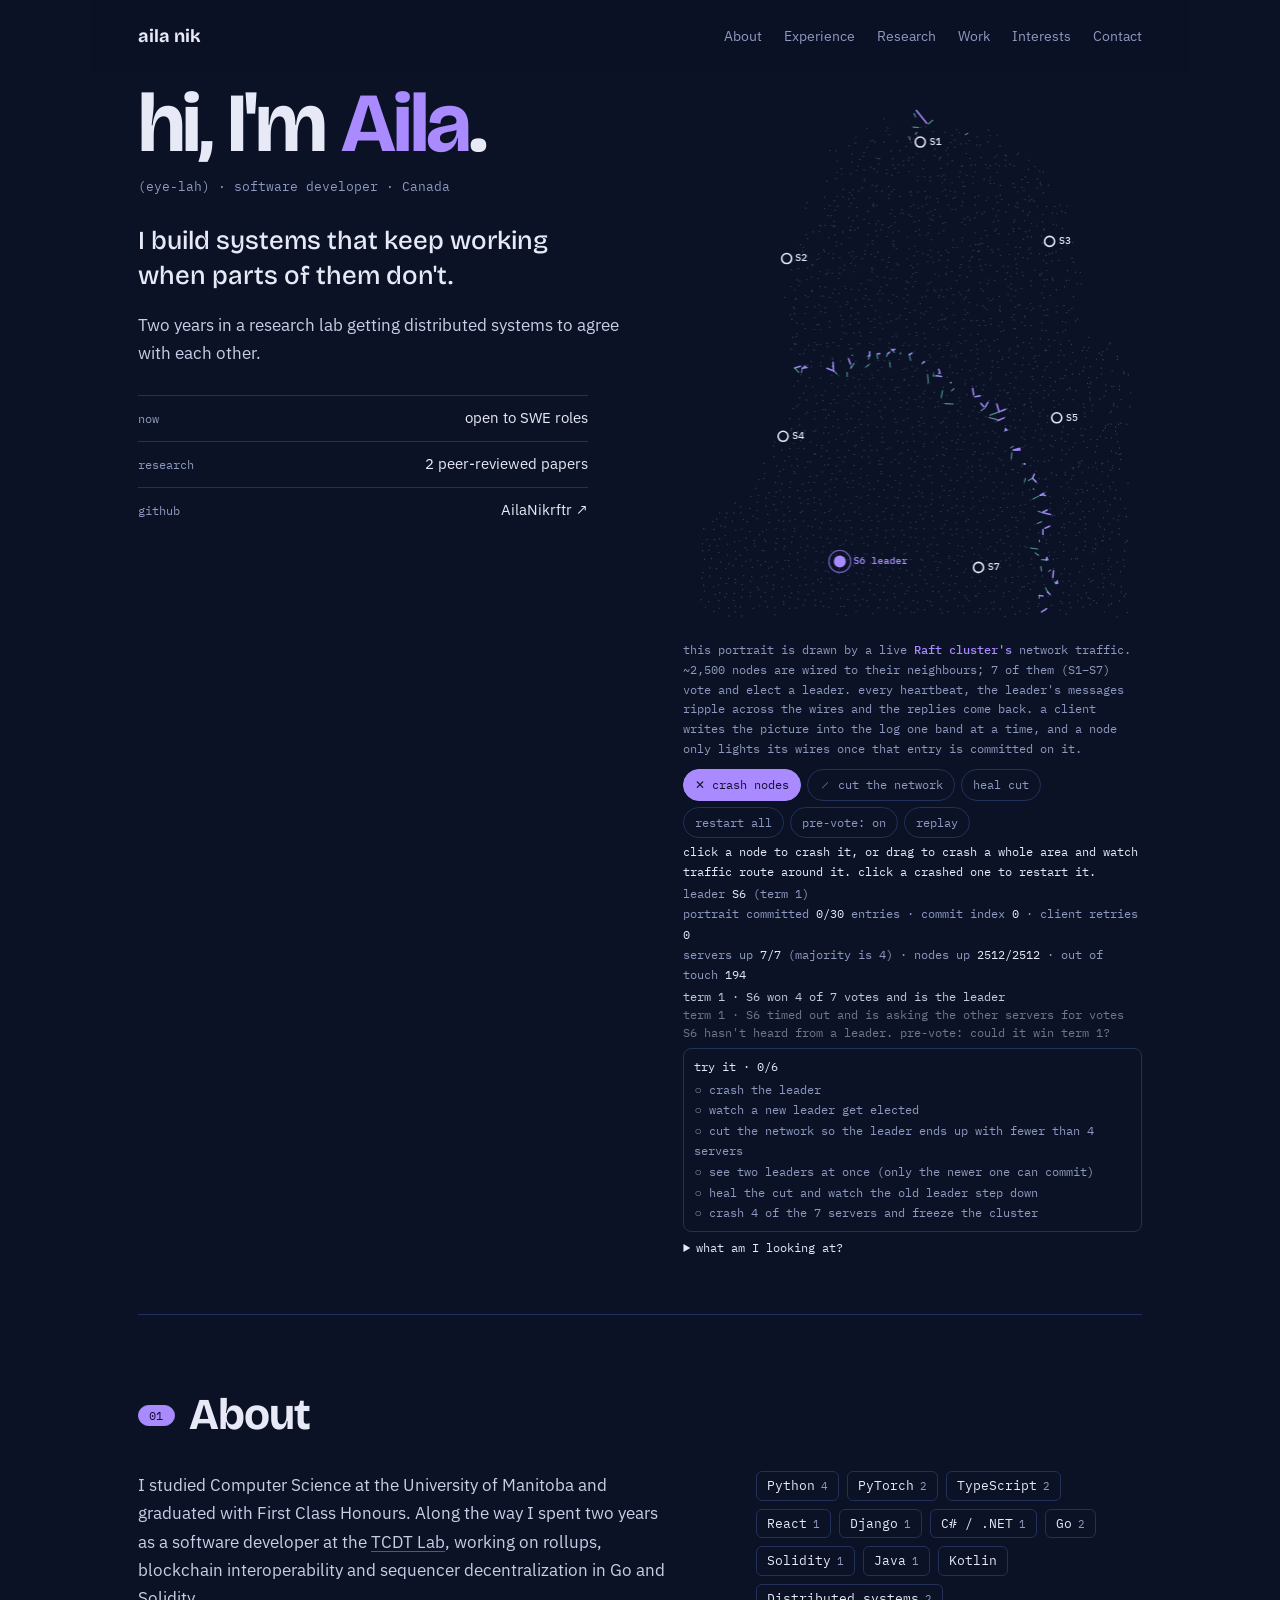
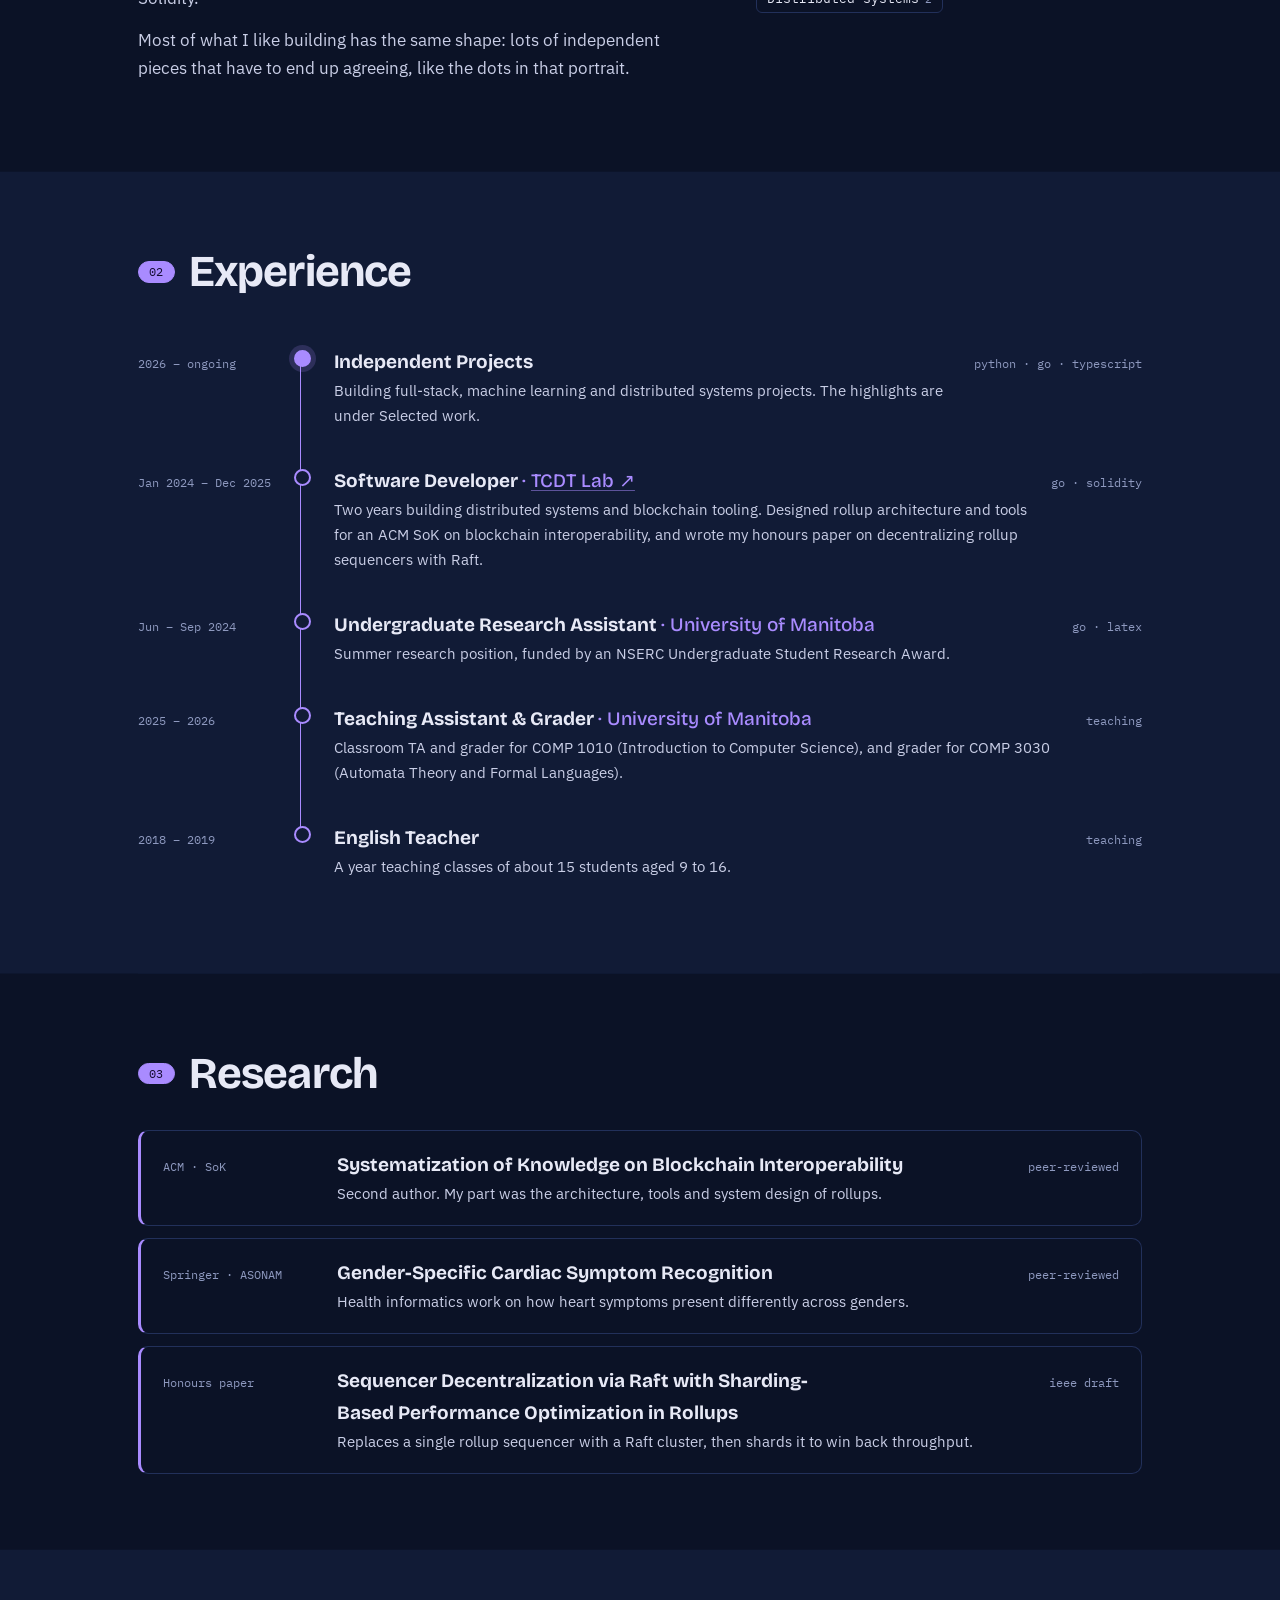
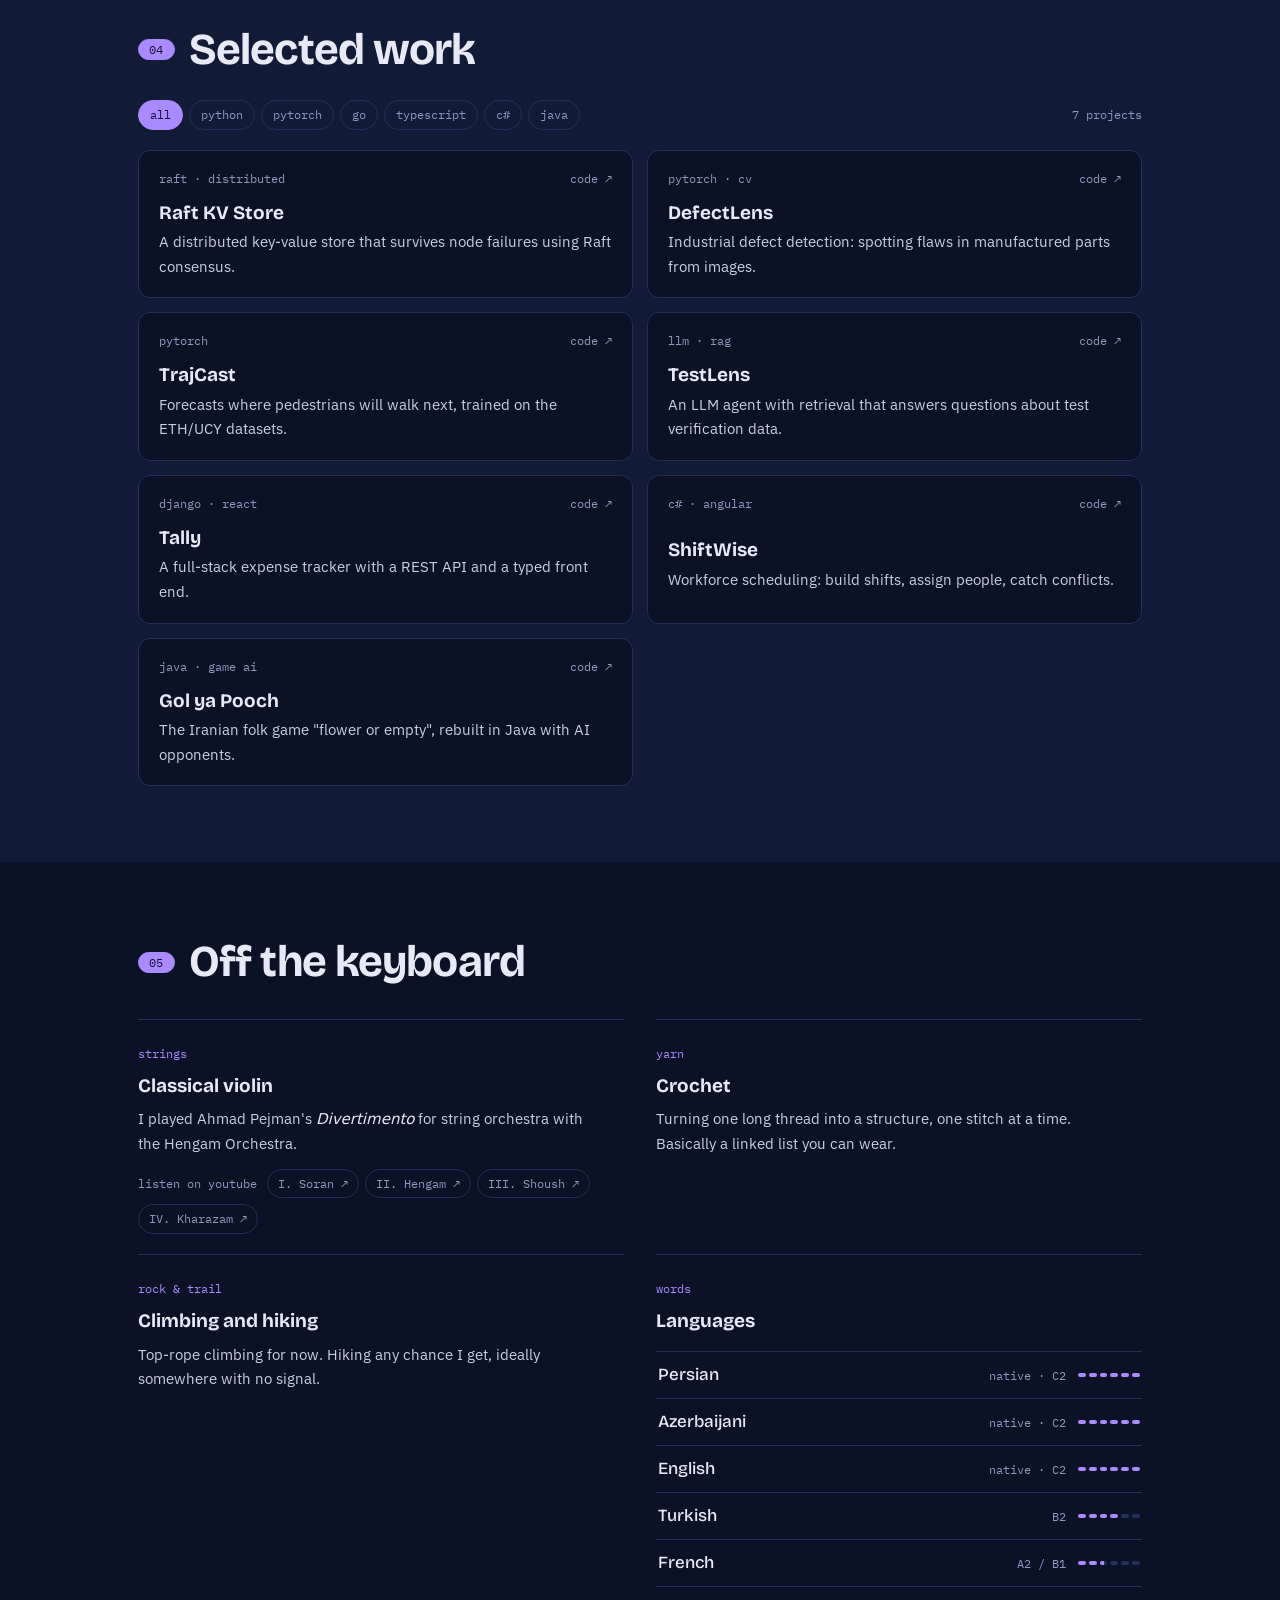
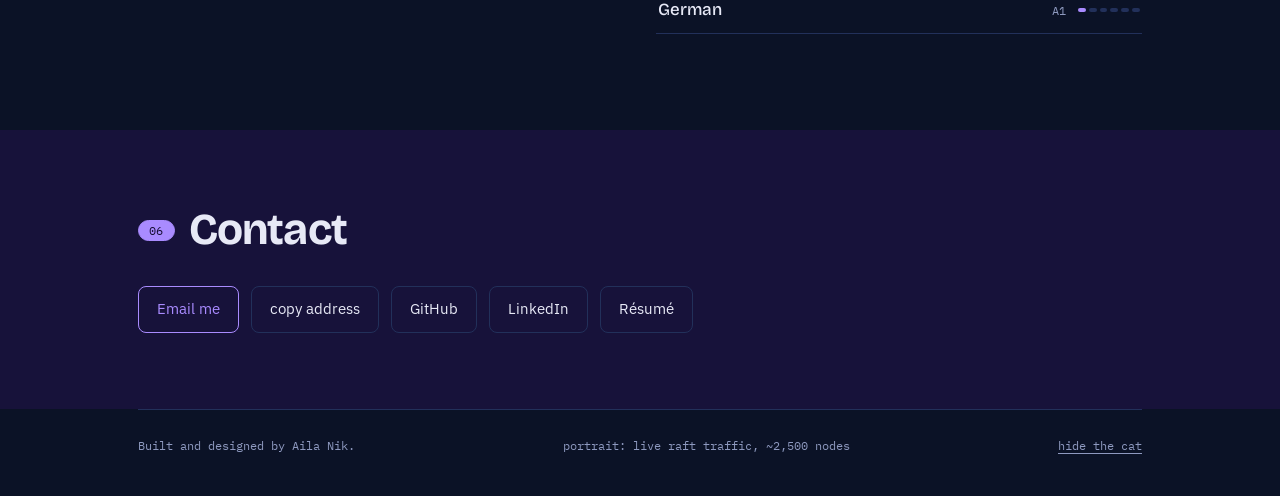
==== commit 28fa88cf: "Add a Cheshire-style black cat that lives in each section One cat with a spot per section. It fades " ====
--- a/index.html
+++ b/index.html
@@ -152,5 +152,6 @@
 <script src="raft-portrait.js"></script>
 <script src="languages.js"></script>
 <script src="features.js"></script>
+<script src="cat.js"></script>
 </body>
 </html>
--- a/style.css
+++ b/style.css
@@ -245,3 +245,70 @@
   #experience .row:nth-of-type(1).committed::after { animation: none; }
   .progress { display: none; }
 }
+
+/* ===== the cat ===== */
+.cat { position: absolute; z-index: 15; cursor: pointer; -webkit-tap-highlight-color: transparent; }
+.cat[hidden] { display: none; }
+.cat svg { position: absolute; inset: 0; width: 100%; height: 100%; overflow: visible; filter: drop-shadow(0 0 .8px rgba(205,210,235,.4)) drop-shadow(0 4px 6px rgba(0,0,0,.5)); }
+.cat .fur { fill: url(#catfur); }
+.cat .legs2 { fill: #07080c; }
+.cat .legline { fill: none; stroke: #000; stroke-width: .4; stroke-linecap: round; opacity: .55; }
+.cat .inear { fill: #2c2129; }
+.cat .toe { fill: none; stroke: #000; stroke-width: .5; stroke-linecap: round; }
+.cat .iris { fill: url(#catiris); }
+.cat .glint { fill: #fff; opacity: .85; }
+.cat .pupil { fill: #050505; transform: translate(calc(var(--px, 0) * 1px), calc(var(--py, 0) * 1px)); transition: transform .12s; }
+.cat .nose { fill: #2e2e39; }
+.cat .mouth { fill: none; stroke: #3b3c4a; stroke-width: .5; stroke-linecap: round; }
+.cat .whisk { fill: none; stroke: rgba(235,235,245,.55); stroke-width: .3; stroke-linecap: round; }
+.cat .eyes.shut path, .cat .eyes.happy path { fill: none; stroke: #6a6b7e; stroke-width: .9; stroke-linecap: round; }
+.cat .grin { fill: #ece8f5; opacity: 0; transition: opacity .3s; }
+
+/* body and face fade separately: Cheshire style */
+.cat .body { transition: opacity .4s ease .35s; }
+.cat .face { transition: opacity .4s ease 0s; }
+.cat.gone { pointer-events: none; }
+.cat.gone .body { opacity: 0; transition-delay: 0s; }
+.cat.gone .face { opacity: 0; transition-delay: .4s; }
+.cat.gone .grin { opacity: 1; }
+.cat.grin .body { opacity: 0; transition-delay: 0s; }
+.cat.grin .grin { opacity: 1; }
+
+/* eyes */
+.cat .eyes.shut, .cat .eyes.happy { display: none; }
+.cat .eyes.open { transform-box: fill-box; transform-origin: 50% 50%; animation: blink 5s infinite; }
+@keyframes blink { 0%, 95%, 100% { transform: scaleY(1); } 97% { transform: scaleY(.1); } }
+.cat[data-state="sleep"] .eyes.open, .cat.happy .eyes.open { display: none; }
+.cat[data-state="sleep"] .eyes.shut { display: inline; }
+.cat.happy .eyes.happy { display: inline; }
+.cat.happy[data-state="sleep"] .eyes.shut { display: none; }
+
+/* tail flicks, ears perk */
+.cat .tailf { transform-box: fill-box; transform-origin: 100% 0%; animation: flick 4s ease-in-out infinite; }
+@keyframes flick { 0%, 80%, 100% { transform: rotate(0); } 87% { transform: rotate(-4deg); } 93% { transform: rotate(2deg); } }
+.cat .ear { transform-box: fill-box; transform-origin: 50% 100%; }
+.cat.perk .ear { animation: perk .45s ease-out; }
+@keyframes perk { 40% { transform: scaleY(1.18); } }
+
+/* asleep: breathing and z's */
+.cat[data-state="sleep"] .body { animation: breathe 3.2s ease-in-out infinite; transform-box: fill-box; transform-origin: 50% 100%; }
+@keyframes breathe { 50% { transform: scaleY(.95); } }
+.cat .zzz { display: none; position: absolute; right: 14px; top: -4px; font-family: var(--mono); font-size: 11px; color: #c9b6ff; pointer-events: none; }
+.cat[data-state="sleep"]:not(.gone) .zzz { display: block; }
+.cat .zzz i { position: absolute; font-style: normal; opacity: 0; animation: zz 3s ease-in infinite; }
+.cat .zzz i:nth-child(2) { animation-delay: 1s; } .cat .zzz i:nth-child(3) { animation-delay: 2s; }
+@keyframes zz { 0% { opacity: 0; transform: translate(0, 6px) scale(.7); } 25% { opacity: 1; } 100% { opacity: 0; transform: translate(12px, -18px) scale(1.25); } }
+
+/* peeking over a card edge: ducks when you get close */
+.cat[data-pose="peek"] { overflow: hidden; }
+.cat[data-pose="peek"] svg { transition: transform .25s ease; }
+.cat[data-pose="peek"].duck svg { transform: translateY(78%); }
+
+/* floating hearts/notes */
+.catfloat { position: absolute; z-index: 16; pointer-events: none; color: #c9b6ff; font-size: 14px; animation: rise 1.5s ease-out forwards; }
+.catfloat.note { font-size: 16px; color: #6fd3c1; }
+@keyframes rise { from { opacity: 0; transform: translate(-50%, 6px) scale(.6); } 20% { opacity: 1; } to { opacity: 0; transform: translate(-50%, -40px) scale(1.15) rotate(-8deg); } }
+
+.cattoggle { font: inherit; color: var(--muted); background: none; border: 0; padding: 0; cursor: pointer; text-decoration: underline; text-underline-offset: 3px; }
+.cattoggle:hover { color: var(--text); }
+@media (prefers-reduced-motion: reduce) { .cat *, .catfloat { animation: none !important; transition: none !important; } }
